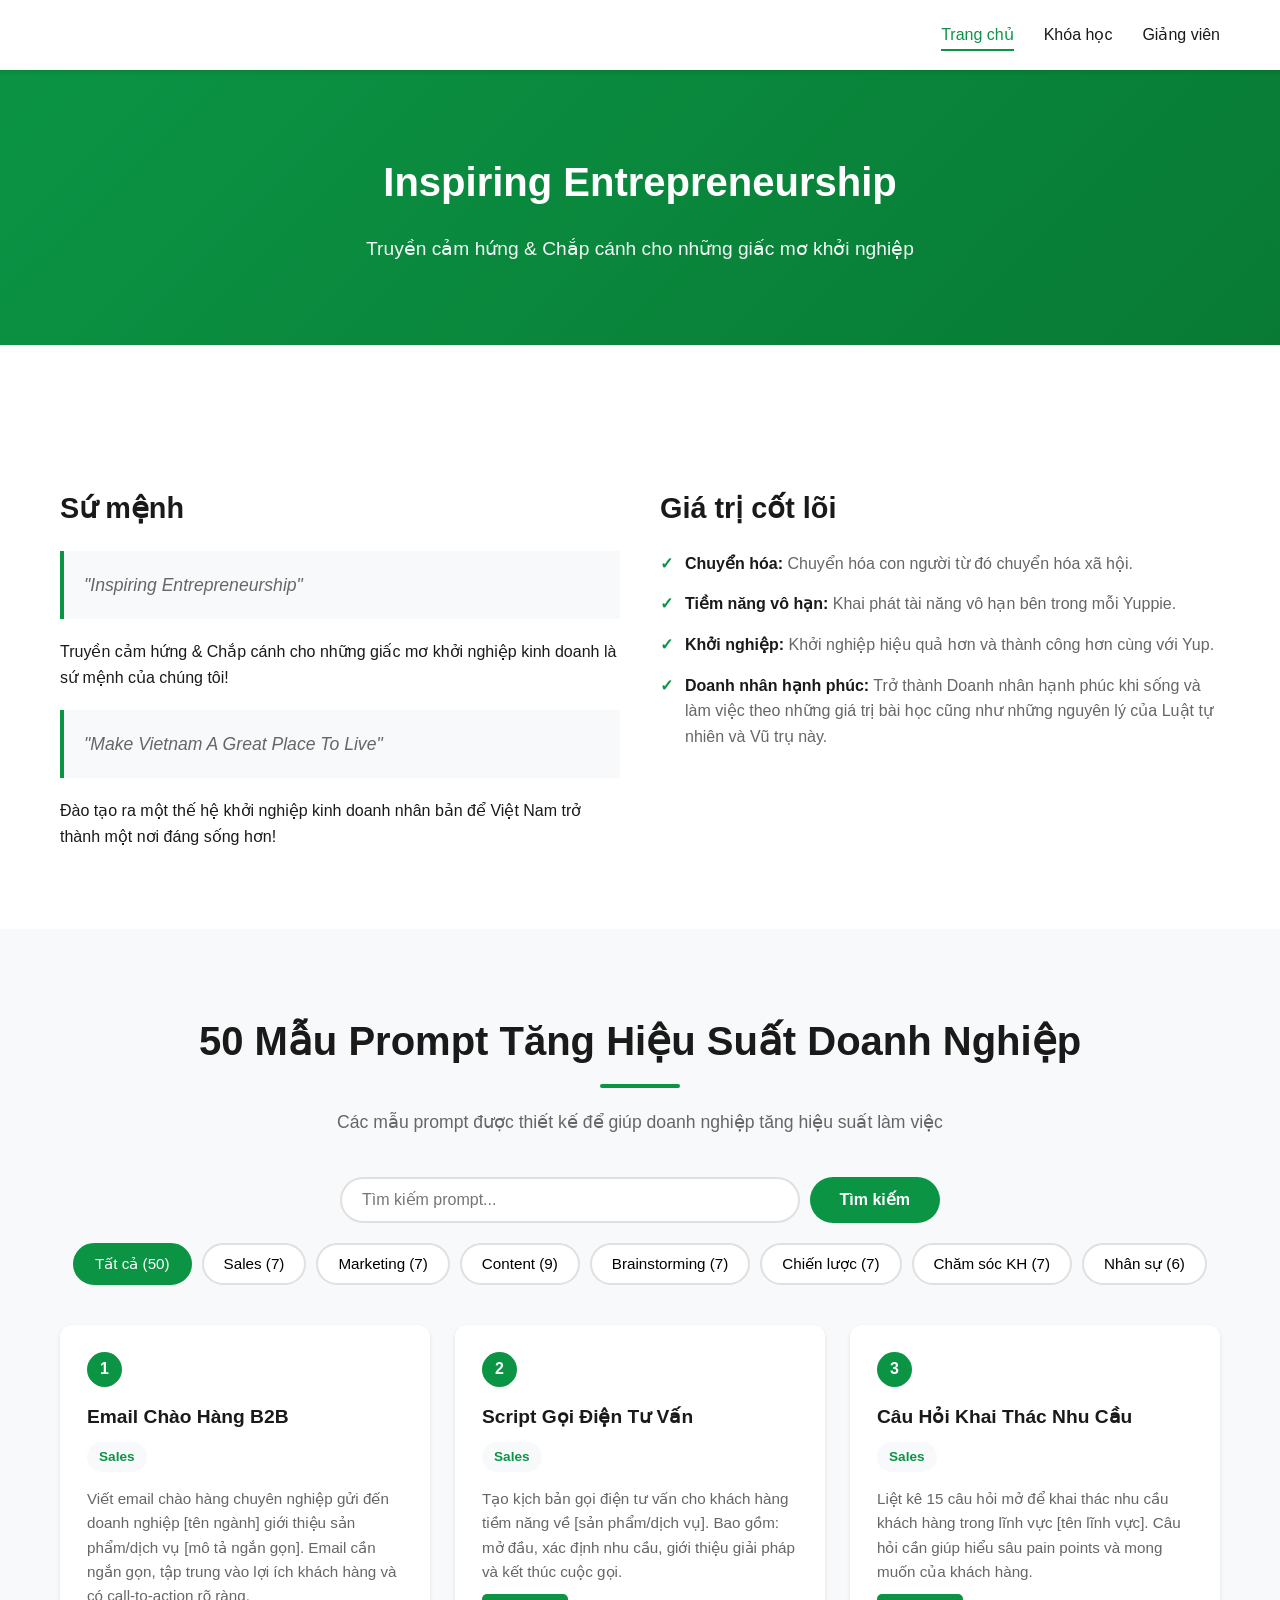
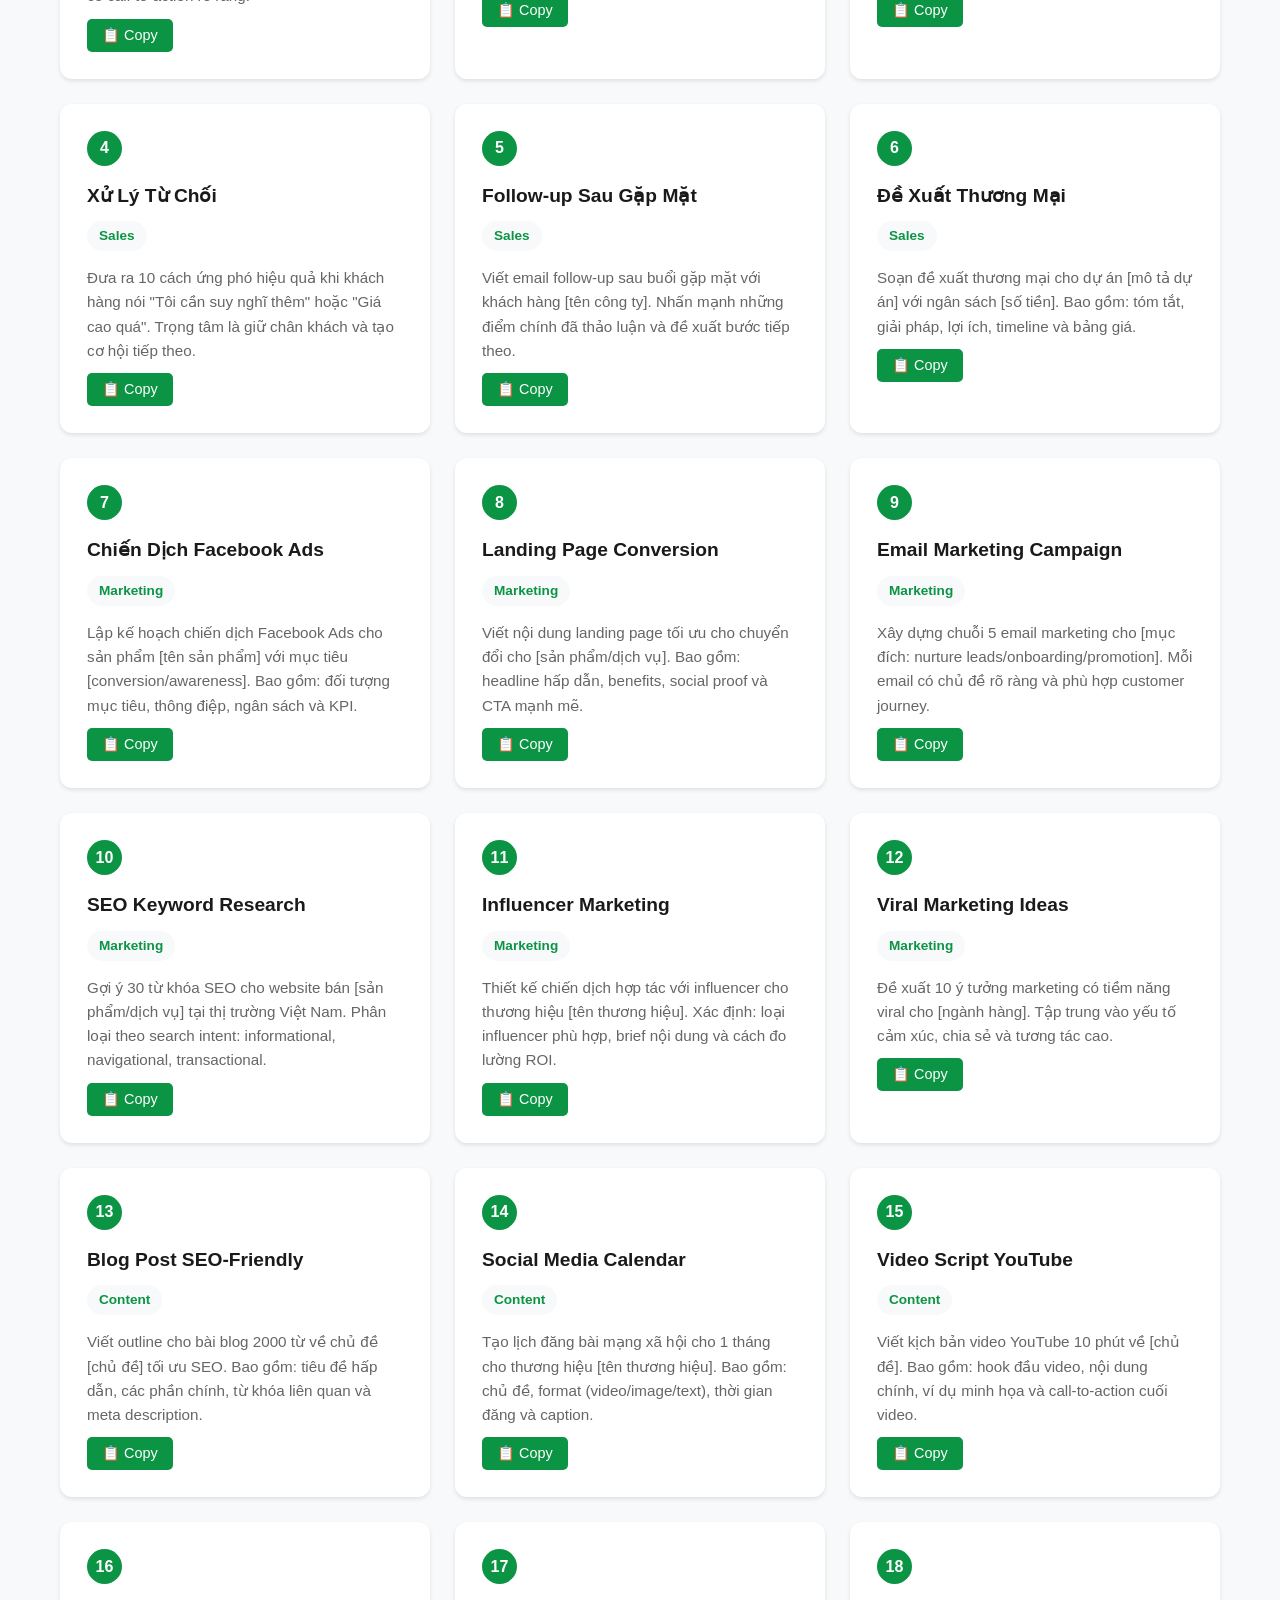
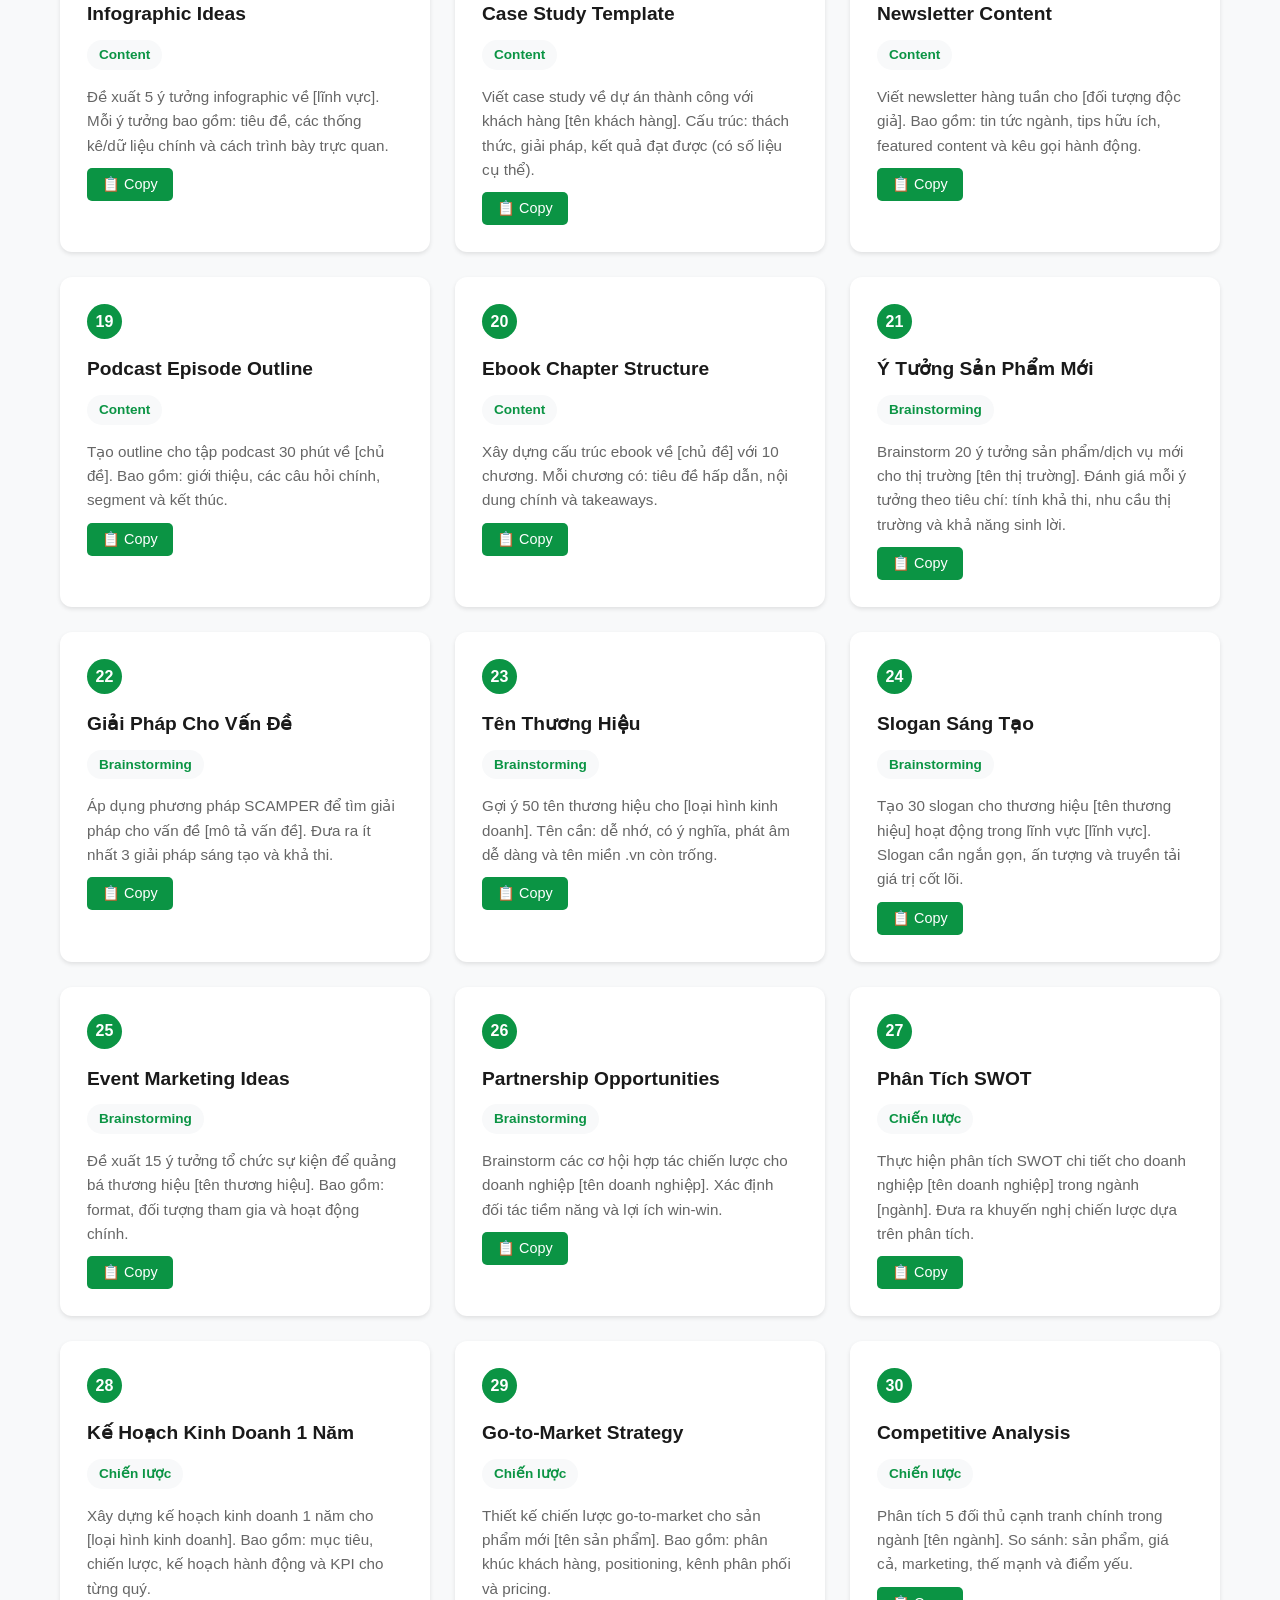
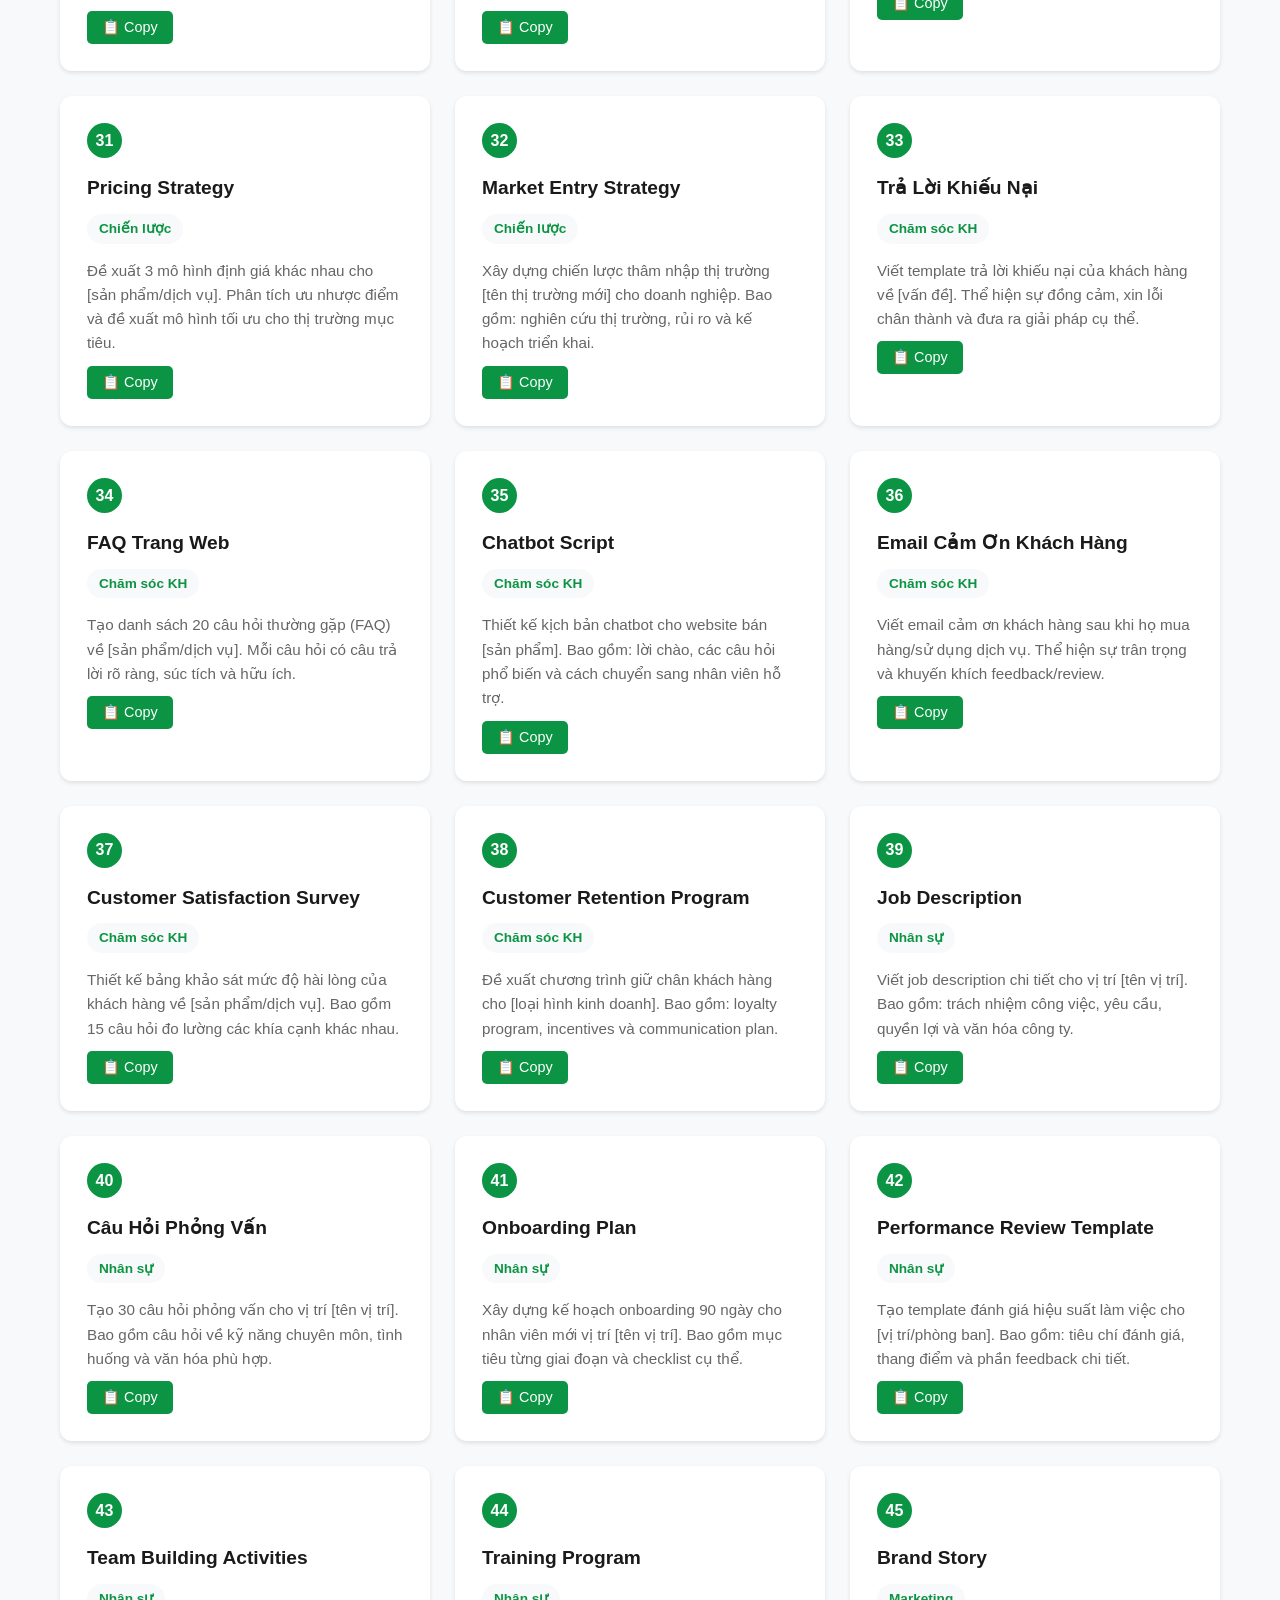
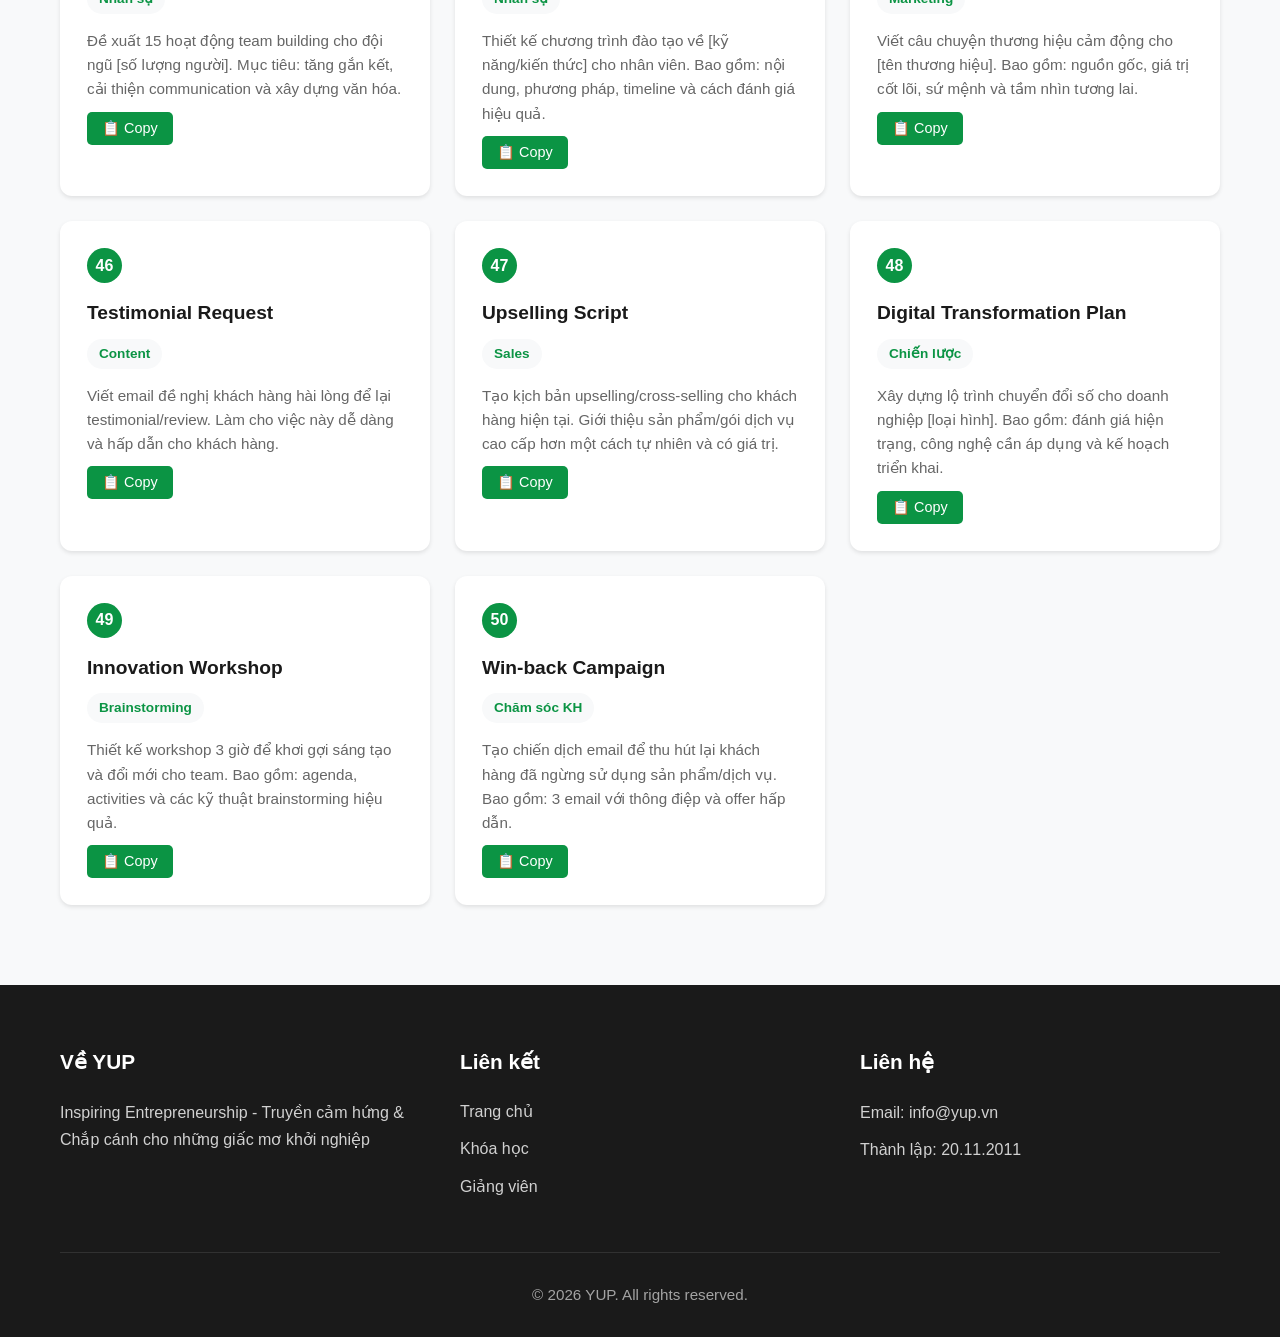
==== index.html @ b6410f86 "init website" ====
<!DOCTYPE html>
<html lang="vi">
<head>
    <meta charset="UTF-8">
    <meta name="viewport" content="width=device-width, initial-scale=1.0">
    <title>YUP - Inspiring Entrepreneurship</title>
    <link rel="stylesheet" href="style.css">
</head>
<body>
    <!-- Navigation -->
    <nav class="navbar">
        <div class="container">
            <div class="nav-wrapper">
                <a href="index.html" class="logo">
                    <img src="img/YUP-LOGO-NGANG-06-800x294.png" alt="YUP Logo">
                </a>
                <button class="mobile-menu-toggle" aria-label="Toggle menu">
                    <span></span>
                    <span></span>
                    <span></span>
                </button>
                <ul class="nav-menu">
                    <li><a href="index.html" class="active">Trang chủ</a></li>
                    <li><a href="courses.html">Khóa học</a></li>
                    <li><a href="instructors.html">Giảng viên</a></li>
                </ul>
            </div>
        </div>
    </nav>

    <!-- Hero Section -->
    <section class="hero">
        <div class="container">
            <h1 class="hero-title">Inspiring Entrepreneurship</h1>
            <p class="hero-subtitle">Truyền cảm hứng & Chắp cánh cho những giấc mơ khởi nghiệp</p>
        </div>
    </section>

    <!-- About YUP -->
    <section class="about">
        <div class="container">

            <!-- Mission & Values -->
            <div class="mission-values">
                <div class="mission">
                    <h3>Sứ mệnh</h3>
                    <blockquote>"Inspiring Entrepreneurship"</blockquote>
                    <p>Truyền cảm hứng & Chắp cánh cho những giấc mơ khởi nghiệp kinh doanh là sứ mệnh của chúng tôi!</p>
                    <blockquote>"Make Vietnam A Great Place To Live"</blockquote>
                    <p>Đào tạo ra một thế hệ khởi nghiệp kinh doanh nhân bản để Việt Nam trở thành một nơi đáng sống hơn!</p>
                </div>
                
                <div class="values">
                    <h3>Giá trị cốt lõi</h3>
                    <ul>
                        <li><strong>Chuyển hóa:</strong> Chuyển hóa con người từ đó chuyển hóa xã hội.</li>
                        <li><strong>Tiềm năng vô hạn:</strong> Khai phát tài năng vô hạn bên trong mỗi Yuppie.</li>
                        <li><strong>Khởi nghiệp:</strong> Khởi nghiệp hiệu quả hơn và thành công hơn cùng với Yup.</li>
                        <li><strong>Doanh nhân hạnh phúc:</strong> Trở thành Doanh nhân hạnh phúc khi sống và làm việc theo những giá trị bài học cũng như những nguyên lý của Luật tự nhiên và Vũ trụ này.</li>
                    </ul>
                </div>
            </div>
        </div>
    </section>

    <!-- Prompts Section -->
    <section class="prompts">
        <div class="container">
            <h2 class="section-title">50 Mẫu Prompt Tăng Hiệu Suất Doanh Nghiệp</h2>
            <p class="section-subtitle">Các mẫu prompt được thiết kế để giúp doanh nghiệp tăng hiệu suất làm việc</p>
            
            <!-- Category Filter -->
            <div class="filter-section">
                <div class="search-box">
                    <input type="text" id="searchInput" placeholder="Tìm kiếm prompt...">
                    <button id="searchBtn">Tìm kiếm</button>
                </div>
                <div class="category-filter">
                    <button class="filter-btn active" data-category="all">Tất cả</button>
                    <button class="filter-btn" data-category="sales">Sales</button>
                    <button class="filter-btn" data-category="marketing">Marketing</button>
                    <button class="filter-btn" data-category="content">Content</button>
                    <button class="filter-btn" data-category="brainstorming">Brainstorming</button>
                    <button class="filter-btn" data-category="strategy">Chiến lược</button>
                    <button class="filter-btn" data-category="customer-service">Chăm sóc KH</button>
                    <button class="filter-btn" data-category="hr">Nhân sự</button>
                </div>
            </div>

            <!-- Prompts Grid -->
            <div class="prompts-grid" id="promptsGrid">
                <!-- Sales Prompts -->
                <div class="prompt-card" data-category="sales">
                    <div class="prompt-number">1</div>
                    <h3>Email Chào Hàng B2B</h3>
                    <p class="prompt-category">Sales</p>
                    <p class="prompt-text">Viết email chào hàng chuyên nghiệp gửi đến doanh nghiệp [tên ngành] giới thiệu sản phẩm/dịch vụ [mô tả ngắn gọn]. Email cần ngắn gọn, tập trung vào lợi ích khách hàng và có call-to-action rõ ràng.</p>
                </div>

                <div class="prompt-card" data-category="sales">
                    <div class="prompt-number">2</div>
                    <h3>Script Gọi Điện Tư Vấn</h3>
                    <p class="prompt-category">Sales</p>
                    <p class="prompt-text">Tạo kịch bản gọi điện tư vấn cho khách hàng tiềm năng về [sản phẩm/dịch vụ]. Bao gồm: mở đầu, xác định nhu cầu, giới thiệu giải pháp và kết thúc cuộc gọi.</p>
                </div>

                <div class="prompt-card" data-category="sales">
                    <div class="prompt-number">3</div>
                    <h3>Câu Hỏi Khai Thác Nhu Cầu</h3>
                    <p class="prompt-category">Sales</p>
                    <p class="prompt-text">Liệt kê 15 câu hỏi mở để khai thác nhu cầu khách hàng trong lĩnh vực [tên lĩnh vực]. Câu hỏi cần giúp hiểu sâu pain points và mong muốn của khách hàng.</p>
                </div>

                <div class="prompt-card" data-category="sales">
                    <div class="prompt-number">4</div>
                    <h3>Xử Lý Từ Chối</h3>
                    <p class="prompt-category">Sales</p>
                    <p class="prompt-text">Đưa ra 10 cách ứng phó hiệu quả khi khách hàng nói "Tôi cần suy nghĩ thêm" hoặc "Giá cao quá". Trọng tâm là giữ chân khách và tạo cơ hội tiếp theo.</p>
                </div>

                <div class="prompt-card" data-category="sales">
                    <div class="prompt-number">5</div>
                    <h3>Follow-up Sau Gặp Mặt</h3>
                    <p class="prompt-category">Sales</p>
                    <p class="prompt-text">Viết email follow-up sau buổi gặp mặt với khách hàng [tên công ty]. Nhấn mạnh những điểm chính đã thảo luận và đề xuất bước tiếp theo.</p>
                </div>

                <div class="prompt-card" data-category="sales">
                    <div class="prompt-number">6</div>
                    <h3>Đề Xuất Thương Mại</h3>
                    <p class="prompt-category">Sales</p>
                    <p class="prompt-text">Soạn đề xuất thương mại cho dự án [mô tả dự án] với ngân sách [số tiền]. Bao gồm: tóm tắt, giải pháp, lợi ích, timeline và bảng giá.</p>
                </div>

                <!-- Marketing Prompts -->
                <div class="prompt-card" data-category="marketing">
                    <div class="prompt-number">7</div>
                    <h3>Chiến Dịch Facebook Ads</h3>
                    <p class="prompt-category">Marketing</p>
                    <p class="prompt-text">Lập kế hoạch chiến dịch Facebook Ads cho sản phẩm [tên sản phẩm] với mục tiêu [conversion/awareness]. Bao gồm: đối tượng mục tiêu, thông điệp, ngân sách và KPI.</p>
                </div>

                <div class="prompt-card" data-category="marketing">
                    <div class="prompt-number">8</div>
                    <h3>Landing Page Conversion</h3>
                    <p class="prompt-category">Marketing</p>
                    <p class="prompt-text">Viết nội dung landing page tối ưu cho chuyển đổi cho [sản phẩm/dịch vụ]. Bao gồm: headline hấp dẫn, benefits, social proof và CTA mạnh mẽ.</p>
                </div>

                <div class="prompt-card" data-category="marketing">
                    <div class="prompt-number">9</div>
                    <h3>Email Marketing Campaign</h3>
                    <p class="prompt-category">Marketing</p>
                    <p class="prompt-text">Xây dựng chuỗi 5 email marketing cho [mục đích: nurture leads/onboarding/promotion]. Mỗi email có chủ đề rõ ràng và phù hợp customer journey.</p>
                </div>

                <div class="prompt-card" data-category="marketing">
                    <div class="prompt-number">10</div>
                    <h3>SEO Keyword Research</h3>
                    <p class="prompt-category">Marketing</p>
                    <p class="prompt-text">Gợi ý 30 từ khóa SEO cho website bán [sản phẩm/dịch vụ] tại thị trường Việt Nam. Phân loại theo search intent: informational, navigational, transactional.</p>
                </div>

                <div class="prompt-card" data-category="marketing">
                    <div class="prompt-number">11</div>
                    <h3>Influencer Marketing</h3>
                    <p class="prompt-category">Marketing</p>
                    <p class="prompt-text">Thiết kế chiến dịch hợp tác với influencer cho thương hiệu [tên thương hiệu]. Xác định: loại influencer phù hợp, brief nội dung và cách đo lường ROI.</p>
                </div>

                <div class="prompt-card" data-category="marketing">
                    <div class="prompt-number">12</div>
                    <h3>Viral Marketing Ideas</h3>
                    <p class="prompt-category">Marketing</p>
                    <p class="prompt-text">Đề xuất 10 ý tưởng marketing có tiềm năng viral cho [ngành hàng]. Tập trung vào yếu tố cảm xúc, chia sẻ và tương tác cao.</p>
                </div>

                <!-- Content Marketing Prompts -->
                <div class="prompt-card" data-category="content">
                    <div class="prompt-number">13</div>
                    <h3>Blog Post SEO-Friendly</h3>
                    <p class="prompt-category">Content</p>
                    <p class="prompt-text">Viết outline cho bài blog 2000 từ về chủ đề [chủ đề] tối ưu SEO. Bao gồm: tiêu đề hấp dẫn, các phần chính, từ khóa liên quan và meta description.</p>
                </div>

                <div class="prompt-card" data-category="content">
                    <div class="prompt-number">14</div>
                    <h3>Social Media Calendar</h3>
                    <p class="prompt-category">Content</p>
                    <p class="prompt-text">Tạo lịch đăng bài mạng xã hội cho 1 tháng cho thương hiệu [tên thương hiệu]. Bao gồm: chủ đề, format (video/image/text), thời gian đăng và caption.</p>
                </div>

                <div class="prompt-card" data-category="content">
                    <div class="prompt-number">15</div>
                    <h3>Video Script YouTube</h3>
                    <p class="prompt-category">Content</p>
                    <p class="prompt-text">Viết kịch bản video YouTube 10 phút về [chủ đề]. Bao gồm: hook đầu video, nội dung chính, ví dụ minh họa và call-to-action cuối video.</p>
                </div>

                <div class="prompt-card" data-category="content">
                    <div class="prompt-number">16</div>
                    <h3>Infographic Ideas</h3>
                    <p class="prompt-category">Content</p>
                    <p class="prompt-text">Đề xuất 5 ý tưởng infographic về [lĩnh vực]. Mỗi ý tưởng bao gồm: tiêu đề, các thống kê/dữ liệu chính và cách trình bày trực quan.</p>
                </div>

                <div class="prompt-card" data-category="content">
                    <div class="prompt-number">17</div>
                    <h3>Case Study Template</h3>
                    <p class="prompt-category">Content</p>
                    <p class="prompt-text">Viết case study về dự án thành công với khách hàng [tên khách hàng]. Cấu trúc: thách thức, giải pháp, kết quả đạt được (có số liệu cụ thể).</p>
                </div>

                <div class="prompt-card" data-category="content">
                    <div class="prompt-number">18</div>
                    <h3>Newsletter Content</h3>
                    <p class="prompt-category">Content</p>
                    <p class="prompt-text">Viết newsletter hàng tuần cho [đối tượng độc giả]. Bao gồm: tin tức ngành, tips hữu ích, featured content và kêu gọi hành động.</p>
                </div>

                <div class="prompt-card" data-category="content">
                    <div class="prompt-number">19</div>
                    <h3>Podcast Episode Outline</h3>
                    <p class="prompt-category">Content</p>
                    <p class="prompt-text">Tạo outline cho tập podcast 30 phút về [chủ đề]. Bao gồm: giới thiệu, các câu hỏi chính, segment và kết thúc.</p>
                </div>

                <div class="prompt-card" data-category="content">
                    <div class="prompt-number">20</div>
                    <h3>Ebook Chapter Structure</h3>
                    <p class="prompt-category">Content</p>
                    <p class="prompt-text">Xây dựng cấu trúc ebook về [chủ đề] với 10 chương. Mỗi chương có: tiêu đề hấp dẫn, nội dung chính và takeaways.</p>
                </div>

                <!-- Brainstorming Prompts -->
                <div class="prompt-card" data-category="brainstorming">
                    <div class="prompt-number">21</div>
                    <h3>Ý Tưởng Sản Phẩm Mới</h3>
                    <p class="prompt-category">Brainstorming</p>
                    <p class="prompt-text">Brainstorm 20 ý tưởng sản phẩm/dịch vụ mới cho thị trường [tên thị trường]. Đánh giá mỗi ý tưởng theo tiêu chí: tính khả thi, nhu cầu thị trường và khả năng sinh lời.</p>
                </div>

                <div class="prompt-card" data-category="brainstorming">
                    <div class="prompt-number">22</div>
                    <h3>Giải Pháp Cho Vấn Đề</h3>
                    <p class="prompt-category">Brainstorming</p>
                    <p class="prompt-text">Áp dụng phương pháp SCAMPER để tìm giải pháp cho vấn đề [mô tả vấn đề]. Đưa ra ít nhất 3 giải pháp sáng tạo và khả thi.</p>
                </div>

                <div class="prompt-card" data-category="brainstorming">
                    <div class="prompt-number">23</div>
                    <h3>Tên Thương Hiệu</h3>
                    <p class="prompt-category">Brainstorming</p>
                    <p class="prompt-text">Gợi ý 50 tên thương hiệu cho [loại hình kinh doanh]. Tên cần: dễ nhớ, có ý nghĩa, phát âm dễ dàng và tên miền .vn còn trống.</p>
                </div>

                <div class="prompt-card" data-category="brainstorming">
                    <div class="prompt-number">24</div>
                    <h3>Slogan Sáng Tạo</h3>
                    <p class="prompt-category">Brainstorming</p>
                    <p class="prompt-text">Tạo 30 slogan cho thương hiệu [tên thương hiệu] hoạt động trong lĩnh vực [lĩnh vực]. Slogan cần ngắn gọn, ấn tượng và truyền tải giá trị cốt lõi.</p>
                </div>

                <div class="prompt-card" data-category="brainstorming">
                    <div class="prompt-number">25</div>
                    <h3>Event Marketing Ideas</h3>
                    <p class="prompt-category">Brainstorming</p>
                    <p class="prompt-text">Đề xuất 15 ý tưởng tổ chức sự kiện để quảng bá thương hiệu [tên thương hiệu]. Bao gồm: format, đối tượng tham gia và hoạt động chính.</p>
                </div>

                <div class="prompt-card" data-category="brainstorming">
                    <div class="prompt-number">26</div>
                    <h3>Partnership Opportunities</h3>
                    <p class="prompt-category">Brainstorming</p>
                    <p class="prompt-text">Brainstorm các cơ hội hợp tác chiến lược cho doanh nghiệp [tên doanh nghiệp]. Xác định đối tác tiềm năng và lợi ích win-win.</p>
                </div>

                <!-- Strategy Prompts -->
                <div class="prompt-card" data-category="strategy">
                    <div class="prompt-number">27</div>
                    <h3>Phân Tích SWOT</h3>
                    <p class="prompt-category">Chiến lược</p>
                    <p class="prompt-text">Thực hiện phân tích SWOT chi tiết cho doanh nghiệp [tên doanh nghiệp] trong ngành [ngành]. Đưa ra khuyến nghị chiến lược dựa trên phân tích.</p>
                </div>

                <div class="prompt-card" data-category="strategy">
                    <div class="prompt-number">28</div>
                    <h3>Kế Hoạch Kinh Doanh 1 Năm</h3>
                    <p class="prompt-category">Chiến lược</p>
                    <p class="prompt-text">Xây dựng kế hoạch kinh doanh 1 năm cho [loại hình kinh doanh]. Bao gồm: mục tiêu, chiến lược, kế hoạch hành động và KPI cho từng quý.</p>
                </div>

                <div class="prompt-card" data-category="strategy">
                    <div class="prompt-number">29</div>
                    <h3>Go-to-Market Strategy</h3>
                    <p class="prompt-category">Chiến lược</p>
                    <p class="prompt-text">Thiết kế chiến lược go-to-market cho sản phẩm mới [tên sản phẩm]. Bao gồm: phân khúc khách hàng, positioning, kênh phân phối và pricing.</p>
                </div>

                <div class="prompt-card" data-category="strategy">
                    <div class="prompt-number">30</div>
                    <h3>Competitive Analysis</h3>
                    <p class="prompt-category">Chiến lược</p>
                    <p class="prompt-text">Phân tích 5 đối thủ cạnh tranh chính trong ngành [tên ngành]. So sánh: sản phẩm, giá cả, marketing, thế mạnh và điểm yếu.</p>
                </div>

                <div class="prompt-card" data-category="strategy">
                    <div class="prompt-number">31</div>
                    <h3>Pricing Strategy</h3>
                    <p class="prompt-category">Chiến lược</p>
                    <p class="prompt-text">Đề xuất 3 mô hình định giá khác nhau cho [sản phẩm/dịch vụ]. Phân tích ưu nhược điểm và đề xuất mô hình tối ưu cho thị trường mục tiêu.</p>
                </div>

                <div class="prompt-card" data-category="strategy">
                    <div class="prompt-number">32</div>
                    <h3>Market Entry Strategy</h3>
                    <p class="prompt-category">Chiến lược</p>
                    <p class="prompt-text">Xây dựng chiến lược thâm nhập thị trường [tên thị trường mới] cho doanh nghiệp. Bao gồm: nghiên cứu thị trường, rủi ro và kế hoạch triển khai.</p>
                </div>

                <!-- Customer Service Prompts -->
                <div class="prompt-card" data-category="customer-service">
                    <div class="prompt-number">33</div>
                    <h3>Trả Lời Khiếu Nại</h3>
                    <p class="prompt-category">Chăm sóc KH</p>
                    <p class="prompt-text">Viết template trả lời khiếu nại của khách hàng về [vấn đề]. Thể hiện sự đồng cảm, xin lỗi chân thành và đưa ra giải pháp cụ thể.</p>
                </div>

                <div class="prompt-card" data-category="customer-service">
                    <div class="prompt-number">34</div>
                    <h3>FAQ Trang Web</h3>
                    <p class="prompt-category">Chăm sóc KH</p>
                    <p class="prompt-text">Tạo danh sách 20 câu hỏi thường gặp (FAQ) về [sản phẩm/dịch vụ]. Mỗi câu hỏi có câu trả lời rõ ràng, súc tích và hữu ích.</p>
                </div>

                <div class="prompt-card" data-category="customer-service">
                    <div class="prompt-number">35</div>
                    <h3>Chatbot Script</h3>
                    <p class="prompt-category">Chăm sóc KH</p>
                    <p class="prompt-text">Thiết kế kịch bản chatbot cho website bán [sản phẩm]. Bao gồm: lời chào, các câu hỏi phổ biến và cách chuyển sang nhân viên hỗ trợ.</p>
                </div>

                <div class="prompt-card" data-category="customer-service">
                    <div class="prompt-number">36</div>
                    <h3>Email Cảm Ơn Khách Hàng</h3>
                    <p class="prompt-category">Chăm sóc KH</p>
                    <p class="prompt-text">Viết email cảm ơn khách hàng sau khi họ mua hàng/sử dụng dịch vụ. Thể hiện sự trân trọng và khuyến khích feedback/review.</p>
                </div>

                <div class="prompt-card" data-category="customer-service">
                    <div class="prompt-number">37</div>
                    <h3>Customer Satisfaction Survey</h3>
                    <p class="prompt-category">Chăm sóc KH</p>
                    <p class="prompt-text">Thiết kế bảng khảo sát mức độ hài lòng của khách hàng về [sản phẩm/dịch vụ]. Bao gồm 15 câu hỏi đo lường các khía cạnh khác nhau.</p>
                </div>

                <div class="prompt-card" data-category="customer-service">
                    <div class="prompt-number">38</div>
                    <h3>Customer Retention Program</h3>
                    <p class="prompt-category">Chăm sóc KH</p>
                    <p class="prompt-text">Đề xuất chương trình giữ chân khách hàng cho [loại hình kinh doanh]. Bao gồm: loyalty program, incentives và communication plan.</p>
                </div>

                <!-- HR Prompts -->
                <div class="prompt-card" data-category="hr">
                    <div class="prompt-number">39</div>
                    <h3>Job Description</h3>
                    <p class="prompt-category">Nhân sự</p>
                    <p class="prompt-text">Viết job description chi tiết cho vị trí [tên vị trí]. Bao gồm: trách nhiệm công việc, yêu cầu, quyền lợi và văn hóa công ty.</p>
                </div>

                <div class="prompt-card" data-category="hr">
                    <div class="prompt-number">40</div>
                    <h3>Câu Hỏi Phỏng Vấn</h3>
                    <p class="prompt-category">Nhân sự</p>
                    <p class="prompt-text">Tạo 30 câu hỏi phỏng vấn cho vị trí [tên vị trí]. Bao gồm câu hỏi về kỹ năng chuyên môn, tình huống và văn hóa phù hợp.</p>
                </div>

                <div class="prompt-card" data-category="hr">
                    <div class="prompt-number">41</div>
                    <h3>Onboarding Plan</h3>
                    <p class="prompt-category">Nhân sự</p>
                    <p class="prompt-text">Xây dựng kế hoạch onboarding 90 ngày cho nhân viên mới vị trí [tên vị trí]. Bao gồm mục tiêu từng giai đoạn và checklist cụ thể.</p>
                </div>

                <div class="prompt-card" data-category="hr">
                    <div class="prompt-number">42</div>
                    <h3>Performance Review Template</h3>
                    <p class="prompt-category">Nhân sự</p>
                    <p class="prompt-text">Tạo template đánh giá hiệu suất làm việc cho [vị trí/phòng ban]. Bao gồm: tiêu chí đánh giá, thang điểm và phần feedback chi tiết.</p>
                </div>

                <div class="prompt-card" data-category="hr">
                    <div class="prompt-number">43</div>
                    <h3>Team Building Activities</h3>
                    <p class="prompt-category">Nhân sự</p>
                    <p class="prompt-text">Đề xuất 15 hoạt động team building cho đội ngũ [số lượng người]. Mục tiêu: tăng gắn kết, cải thiện communication và xây dựng văn hóa.</p>
                </div>

                <div class="prompt-card" data-category="hr">
                    <div class="prompt-number">44</div>
                    <h3>Training Program</h3>
                    <p class="prompt-category">Nhân sự</p>
                    <p class="prompt-text">Thiết kế chương trình đào tạo về [kỹ năng/kiến thức] cho nhân viên. Bao gồm: nội dung, phương pháp, timeline và cách đánh giá hiệu quả.</p>
                </div>

                <!-- Additional Prompts -->
                <div class="prompt-card" data-category="marketing">
                    <div class="prompt-number">45</div>
                    <h3>Brand Story</h3>
                    <p class="prompt-category">Marketing</p>
                    <p class="prompt-text">Viết câu chuyện thương hiệu cảm động cho [tên thương hiệu]. Bao gồm: nguồn gốc, giá trị cốt lõi, sứ mệnh và tầm nhìn tương lai.</p>
                </div>

                <div class="prompt-card" data-category="content">
                    <div class="prompt-number">46</div>
                    <h3>Testimonial Request</h3>
                    <p class="prompt-category">Content</p>
                    <p class="prompt-text">Viết email đề nghị khách hàng hài lòng để lại testimonial/review. Làm cho việc này dễ dàng và hấp dẫn cho khách hàng.</p>
                </div>

                <div class="prompt-card" data-category="sales">
                    <div class="prompt-number">47</div>
                    <h3>Upselling Script</h3>
                    <p class="prompt-category">Sales</p>
                    <p class="prompt-text">Tạo kịch bản upselling/cross-selling cho khách hàng hiện tại. Giới thiệu sản phẩm/gói dịch vụ cao cấp hơn một cách tự nhiên và có giá trị.</p>
                </div>

                <div class="prompt-card" data-category="strategy">
                    <div class="prompt-number">48</div>
                    <h3>Digital Transformation Plan</h3>
                    <p class="prompt-category">Chiến lược</p>
                    <p class="prompt-text">Xây dựng lộ trình chuyển đổi số cho doanh nghiệp [loại hình]. Bao gồm: đánh giá hiện trạng, công nghệ cần áp dụng và kế hoạch triển khai.</p>
                </div>

                <div class="prompt-card" data-category="brainstorming">
                    <div class="prompt-number">49</div>
                    <h3>Innovation Workshop</h3>
                    <p class="prompt-category">Brainstorming</p>
                    <p class="prompt-text">Thiết kế workshop 3 giờ để khơi gợi sáng tạo và đổi mới cho team. Bao gồm: agenda, activities và các kỹ thuật brainstorming hiệu quả.</p>
                </div>

                <div class="prompt-card" data-category="customer-service">
                    <div class="prompt-number">50</div>
                    <h3>Win-back Campaign</h3>
                    <p class="prompt-category">Chăm sóc KH</p>
                    <p class="prompt-text">Tạo chiến dịch email để thu hút lại khách hàng đã ngừng sử dụng sản phẩm/dịch vụ. Bao gồm: 3 email với thông điệp và offer hấp dẫn.</p>
                </div>
            </div>

            <div id="noResults" class="no-results" style="display: none;">
                <p>Không tìm thấy prompt phù hợp. Vui lòng thử từ khóa khác.</p>
            </div>
        </div>
    </section>

    <!-- Footer -->
    <footer class="footer">
        <div class="container">
            <div class="footer-content">
                <div class="footer-section">
                    <h4>Về YUP</h4>
                    <p>Inspiring Entrepreneurship - Truyền cảm hứng & Chắp cánh cho những giấc mơ khởi nghiệp</p>
                </div>
                <div class="footer-section">
                    <h4>Liên kết</h4>
                    <ul>
                        <li><a href="index.html">Trang chủ</a></li>
                        <li><a href="courses.html">Khóa học</a></li>
                        <li><a href="instructors.html">Giảng viên</a></li>
                    </ul>
                </div>
                <div class="footer-section">
                    <h4>Liên hệ</h4>
                    <p>Email: info@yup.vn</p>
                    <p>Thành lập: 20.11.2011</p>
                </div>
            </div>
            <div class="footer-bottom">
                <p>&copy; 2026 YUP. All rights reserved.</p>
            </div>
        </div>
    </footer>

    <script src="script.js"></script>
</body>
</html>
---- style.css ----
/* ===============================================
   YUP Website Styles
   Primary Color: #0b9444
   Mobile-First Responsive Design
   =============================================== */

/* CSS Reset & Base Styles */
* {
    margin: 0;
    padding: 0;
    box-sizing: border-box;
}

:root {
    --primary-color: #0b9444;
    --primary-dark: #087a34;
    --primary-light: #0eb854;
    --text-dark: #1a1a1a;
    --text-gray: #666666;
    --text-light: #999999;
    --bg-light: #f8f9fa;
    --bg-white: #ffffff;
    --border-color: #e0e0e0;
    --shadow-sm: 0 2px 4px rgba(0, 0, 0, 0.1);
    --shadow-md: 0 4px 6px rgba(0, 0, 0, 0.1);
    --shadow-lg: 0 10px 25px rgba(0, 0, 0, 0.15);
}

body {
    font-family: -apple-system, BlinkMacSystemFont, 'Segoe UI', Roboto, 'Helvetica Neue', Arial, sans-serif;
    color: var(--text-dark);
    line-height: 1.6;
    font-size: 16px;
    background: var(--bg-white);
}

.container {
    width: 100%;
    max-width: 1200px;
    margin: 0 auto;
    padding: 0 20px;
}

img {
    max-width: 100%;
    height: auto;
    display: block;
}

a {
    text-decoration: none;
    color: inherit;
    transition: all 0.3s ease;
}

ul {
    list-style: none;
}

/* ===============================================
   Navigation
   =============================================== */

.navbar {
    background: var(--bg-white);
    box-shadow: var(--shadow-sm);
    position: sticky;
    top: 0;
    z-index: 1000;
    padding: 15px 0;
}

.nav-wrapper {
    display: flex;
    justify-content: space-between;
    align-items: center;
}

.logo img {
    height: 40px;
    width: auto;
}

.mobile-menu-toggle {
    display: none;
    flex-direction: column;
    gap: 5px;
    background: none;
    border: none;
    cursor: pointer;
    padding: 5px;
}

.mobile-menu-toggle span {
    display: block;
    width: 25px;
    height: 3px;
    background: var(--primary-color);
    border-radius: 3px;
    transition: all 0.3s ease;
}

.nav-menu {
    display: flex;
    gap: 30px;
    align-items: center;
}

.nav-menu a {
    color: var(--text-dark);
    font-weight: 500;
    padding: 8px 0;
    position: relative;
}

.nav-menu a::after {
    content: '';
    position: absolute;
    bottom: 0;
    left: 0;
    width: 0;
    height: 2px;
    background: var(--primary-color);
    transition: width 0.3s ease;
}

.nav-menu a:hover::after,
.nav-menu a.active::after {
    width: 100%;
}

.nav-menu a.active {
    color: var(--primary-color);
}

/* Mobile Navigation */
@media (max-width: 768px) {
    .mobile-menu-toggle {
        display: flex;
    }

    .nav-menu {
        position: fixed;
        top: 70px;
        left: -100%;
        width: 100%;
        background: var(--bg-white);
        flex-direction: column;
        gap: 0;
        padding: 20px;
        box-shadow: var(--shadow-md);
        transition: left 0.3s ease;
    }

    .nav-menu.active {
        left: 0;
    }

    .nav-menu li {
        width: 100%;
        border-bottom: 1px solid var(--border-color);
    }

    .nav-menu a {
        display: block;
        padding: 15px 0;
    }
}

/* ===============================================
   Hero Section
   =============================================== */

.hero {
    background: linear-gradient(135deg, var(--primary-color) 0%, var(--primary-dark) 100%);
    color: white;
    padding: 80px 0;
    text-align: center;
}

.hero-title {
    font-size: 2.5rem;
    font-weight: 700;
    margin-bottom: 20px;
}

.hero-subtitle {
    font-size: 1.2rem;
    opacity: 0.95;
    max-width: 600px;
    margin: 0 auto;
}

@media (max-width: 768px) {
    .hero {
        padding: 60px 0;
    }

    .hero-title {
        font-size: 2rem;
    }

    .hero-subtitle {
        font-size: 1rem;
    }
}

/* ===============================================
   About Section
   =============================================== */

.about {
    padding: 80px 0;
    background: var(--bg-white);
}

.section-title {
    font-size: 2.5rem;
    text-align: center;
    margin-bottom: 50px;
    color: var(--text-dark);
    position: relative;
    padding-bottom: 15px;
}

.section-title::after {
    content: '';
    position: absolute;
    bottom: 0;
    left: 50%;
    transform: translateX(-50%);
    width: 80px;
    height: 4px;
    background: var(--primary-color);
    border-radius: 2px;
}

.about-content p {
    margin-bottom: 20px;
    font-size: 1.1rem;
    line-height: 1.8;
    color: var(--text-gray);
}

.program-phases {
    margin-top: 60px;
}

.program-phases h3 {
    font-size: 1.8rem;
    margin-bottom: 30px;
    color: var(--text-dark);
}

.phases-grid {
    display: grid;
    grid-template-columns: repeat(auto-fit, minmax(280px, 1fr));
    gap: 30px;
    margin-top: 30px;
}

.phase-card {
    background: var(--bg-light);
    padding: 30px;
    border-radius: 10px;
    text-align: center;
    transition: transform 0.3s ease, box-shadow 0.3s ease;
}

.phase-card:hover {
    transform: translateY(-5px);
    box-shadow: var(--shadow-lg);
}

.phase-number {
    width: 60px;
    height: 60px;
    background: var(--primary-color);
    color: white;
    border-radius: 50%;
    display: flex;
    align-items: center;
    justify-content: center;
    font-size: 1.5rem;
    font-weight: 700;
    margin: 0 auto 20px;
}

.phase-card h4 {
    font-size: 1.3rem;
    margin-bottom: 10px;
    color: var(--text-dark);
}

.phase-card p {
    color: var(--text-gray);
    font-size: 1rem;
}

/* Mission & Values */
.mission-values {
    margin-top: 60px;
    display: grid;
    grid-template-columns: repeat(auto-fit, minmax(300px, 1fr));
    gap: 40px;
}

.mission h3,
.values h3 {
    font-size: 1.8rem;
    margin-bottom: 20px;
    color: var(--text-dark);
}

blockquote {
    background: var(--bg-light);
    padding: 20px;
    border-left: 4px solid var(--primary-color);
    margin: 20px 0;
    font-style: italic;
    color: var(--text-gray);
    font-size: 1.1rem;
}

.values ul li {
    margin-bottom: 15px;
    padding-left: 25px;
    position: relative;
    color: var(--text-gray);
}

.values ul li::before {
    content: '✓';
    position: absolute;
    left: 0;
    color: var(--primary-color);
    font-weight: 700;
}

.values ul li strong {
    color: var(--text-dark);
}

@media (max-width: 768px) {
    .about {
        padding: 60px 0;
    }

    .section-title {
        font-size: 2rem;
    }

    .program-phases h3,
    .mission h3,
    .values h3 {
        font-size: 1.5rem;
    }
}

/* ===============================================
   Prompts Section
   =============================================== */

.prompts {
    padding: 80px 0;
    background: var(--bg-light);
}

.section-subtitle {
    text-align: center;
    color: var(--text-gray);
    font-size: 1.1rem;
    margin-top: -30px;
    margin-bottom: 40px;
}

/* Filter Section */
.filter-section {
    margin-bottom: 40px;
}

.search-box {
    display: flex;
    gap: 10px;
    margin-bottom: 20px;
    max-width: 600px;
    margin-left: auto;
    margin-right: auto;
}

.search-box input {
    flex: 1;
    padding: 12px 20px;
    border: 2px solid var(--border-color);
    border-radius: 50px;
    font-size: 1rem;
    outline: none;
    transition: border-color 0.3s ease;
}

.search-box input:focus {
    border-color: var(--primary-color);
}

.search-box button {
    padding: 12px 30px;
    background: var(--primary-color);
    color: white;
    border: none;
    border-radius: 50px;
    font-size: 1rem;
    font-weight: 600;
    cursor: pointer;
    transition: background 0.3s ease;
}

.search-box button:hover {
    background: var(--primary-dark);
}

.category-filter {
    display: flex;
    flex-wrap: wrap;
    gap: 10px;
    justify-content: center;
}

.filter-btn {
    padding: 10px 20px;
    background: var(--bg-white);
    border: 2px solid var(--border-color);
    border-radius: 50px;
    cursor: pointer;
    font-size: 0.95rem;
    font-weight: 500;
    transition: all 0.3s ease;
}

.filter-btn:hover {
    border-color: var(--primary-color);
    color: var(--primary-color);
}

.filter-btn.active {
    background: var(--primary-color);
    border-color: var(--primary-color);
    color: white;
}

/* Prompts Grid */
.prompts-grid {
    display: grid;
    grid-template-columns: repeat(auto-fill, minmax(300px, 1fr));
    gap: 25px;
    margin-top: 40px;
}

.prompt-card {
    background: var(--bg-white);
    padding: 25px;
    border-radius: 12px;
    box-shadow: var(--shadow-sm);
    transition: all 0.3s ease;
    border: 2px solid transparent;
}

.prompt-card:hover {
    transform: translateY(-5px);
    box-shadow: var(--shadow-lg);
    border-color: var(--primary-color);
}

.prompt-number {
    display: inline-block;
    background: var(--primary-color);
    color: white;
    width: 35px;
    height: 35px;
    border-radius: 50%;
    display: flex;
    align-items: center;
    justify-content: center;
    font-weight: 700;
    margin-bottom: 15px;
}

.prompt-card h3 {
    font-size: 1.2rem;
    margin-bottom: 10px;
    color: var(--text-dark);
}

.prompt-category {
    display: inline-block;
    background: var(--bg-light);
    color: var(--primary-color);
    padding: 4px 12px;
    border-radius: 15px;
    font-size: 0.85rem;
    font-weight: 600;
    margin-bottom: 15px;
}

.prompt-text {
    color: var(--text-gray);
    font-size: 0.95rem;
    line-height: 1.6;
}

.no-results {
    text-align: center;
    padding: 60px 20px;
    color: var(--text-gray);
    font-size: 1.1rem;
}

@media (max-width: 768px) {
    .prompts {
        padding: 60px 0;
    }

    .prompts-grid {
        grid-template-columns: 1fr;
    }

    .search-box {
        flex-direction: column;
    }

    .search-box button {
        width: 100%;
    }
}

/* ===============================================
   Page Header (for Course & Instructor pages)
   =============================================== */

.page-header {
    background: linear-gradient(135deg, var(--primary-color) 0%, var(--primary-dark) 100%);
    color: white;
    padding: 60px 0;
    text-align: center;
}

.page-header h1 {
    font-size: 2.5rem;
    margin-bottom: 15px;
}

.page-header p {
    font-size: 1.2rem;
    opacity: 0.95;
}

@media (max-width: 768px) {
    .page-header {
        padding: 40px 0;
    }

    .page-header h1 {
        font-size: 2rem;
    }

    .page-header p {
        font-size: 1rem;
    }
}

/* ===============================================
   Course Section
   =============================================== */

.course-section {
    padding: 80px 0;
    background: var(--bg-white);
}

.course-detail {
    margin-top: 40px;
}

.course-header {
    display: flex;
    justify-content: space-between;
    align-items: center;
    margin-bottom: 40px;
    flex-wrap: wrap;
    gap: 20px;
}

.course-header h2 {
    font-size: 2.2rem;
    color: var(--text-dark);
}

.course-badge {
    background: var(--primary-color);
    color: white;
    padding: 8px 20px;
    border-radius: 50px;
    font-weight: 600;
}

.course-content {
    display: grid;
    grid-template-columns: 1fr 350px;
    gap: 40px;
}

.course-main h3 {
    font-size: 1.8rem;
    margin: 40px 0 20px;
    color: var(--text-dark);
}

.course-intro,
.course-description {
    font-size: 1.1rem;
    line-height: 1.8;
    color: var(--text-gray);
    margin-bottom: 20px;
}

.course-intro {
    font-weight: 500;
    color: var(--text-dark);
}

/* Course Highlights */
.highlights-grid {
    display: grid;
    grid-template-columns: repeat(auto-fit, minmax(250px, 1fr));
    gap: 25px;
    margin-top: 30px;
}

.highlight-item {
    background: var(--bg-light);
    padding: 25px;
    border-radius: 10px;
    text-align: center;
}

.highlight-icon {
    font-size: 3rem;
    margin-bottom: 15px;
}

.highlight-item h4 {
    font-size: 1.1rem;
    margin-bottom: 10px;
    color: var(--text-dark);
}

.highlight-item p {
    color: var(--text-gray);
    font-size: 0.95rem;
}

/* Benefits List */
.benefits-list {
    margin-top: 20px;
}

.benefits-list li {
    padding: 12px 0 12px 35px;
    position: relative;
    color: var(--text-gray);
    border-bottom: 1px solid var(--border-color);
}

.benefits-list li::before {
    content: '✓';
    position: absolute;
    left: 0;
    color: var(--primary-color);
    font-weight: 700;
    font-size: 1.2rem;
}

/* Training Method */
.method-intro {
    font-size: 1.1rem;
    color: var(--text-gray);
    margin-bottom: 30px;
}

.method-steps {
    margin-top: 30px;
}

.method-step {
    display: flex;
    gap: 25px;
    margin-bottom: 40px;
    padding: 25px;
    background: var(--bg-light);
    border-radius: 10px;
}

.step-number {
    flex-shrink: 0;
    width: 60px;
    height: 60px;
    background: var(--primary-color);
    color: white;
    border-radius: 10px;
    display: flex;
    align-items: center;
    justify-content: center;
    font-size: 1.5rem;
    font-weight: 700;
}

.step-content h4 {
    font-size: 1.5rem;
    margin-bottom: 10px;
    color: var(--text-dark);
}

.step-content p {
    color: var(--text-gray);
    margin-bottom: 15px;
}

.step-content ul {
    list-style: none;
}

.step-content ul li {
    padding: 8px 0 8px 25px;
    position: relative;
    color: var(--text-gray);
}

.step-content ul li::before {
    content: '→';
    position: absolute;
    left: 0;
    color: var(--primary-color);
    font-weight: 700;
}

/* Expert Team */
.expert-team {
    background: var(--bg-light);
    padding: 30px;
    border-radius: 10px;
    margin-top: 40px;
    text-align: center;
}

.expert-team p {
    margin-bottom: 25px;
}

/* Course Sidebar */
.course-sidebar {
    display: flex;
    flex-direction: column;
    gap: 25px;
}

.sidebar-card {
    background: var(--bg-white);
    padding: 25px;
    border-radius: 10px;
    box-shadow: var(--shadow-md);
}

.sidebar-card h4 {
    font-size: 1.3rem;
    margin-bottom: 20px;
    color: var(--text-dark);
}

.course-info {
    list-style: none;
}

.course-info li {
    display: flex;
    justify-content: space-between;
    padding: 12px 0;
    border-bottom: 1px solid var(--border-color);
}

.course-info li:last-child {
    border-bottom: none;
}

.info-label {
    color: var(--text-gray);
    font-weight: 500;
}

.info-value {
    color: var(--text-dark);
    font-weight: 600;
}

.register-btn {
    width: 100%;
    padding: 15px;
    background: var(--primary-color);
    color: white;
    border: none;
    border-radius: 8px;
    font-size: 1.1rem;
    font-weight: 600;
    cursor: pointer;
    margin-top: 20px;
    transition: background 0.3s ease;
}

.register-btn:hover {
    background: var(--primary-dark);
}

.achievement {
    text-align: center;
    padding: 20px 0;
    border-bottom: 1px solid var(--border-color);
}

.achievement:last-child {
    border-bottom: none;
}

.achievement-number {
    font-size: 2.5rem;
    font-weight: 700;
    color: var(--primary-color);
}

.achievement-text {
    color: var(--text-gray);
    margin-top: 5px;
}

.quote-card {
    background: linear-gradient(135deg, var(--primary-color) 0%, var(--primary-dark) 100%);
    color: white;
}

.quote-card blockquote {
    background: transparent;
    border-left: 4px solid white;
    color: white;
    margin: 0;
}

@media (max-width: 1024px) {
    .course-content {
        grid-template-columns: 1fr;
    }

    .course-sidebar {
        order: -1;
    }
}

@media (max-width: 768px) {
    .course-section {
        padding: 60px 0;
    }

    .course-header h2 {
        font-size: 1.8rem;
    }

    .method-step {
        flex-direction: column;
    }
}

/* ===============================================
   Instructor Section
   =============================================== */

.instructor-section {
    padding: 80px 0;
    background: var(--bg-white);
}

.instructor-profile {
    margin-top: 40px;
}

.profile-header {
    display: flex;
    gap: 40px;
    margin-bottom: 60px;
    background: var(--bg-light);
    padding: 40px;
    border-radius: 15px;
}

.profile-image {
    flex-shrink: 0;
}

.image-placeholder {
    width: 200px;
    height: 200px;
    background: linear-gradient(135deg, var(--primary-color) 0%, var(--primary-dark) 100%);
    border-radius: 50%;
    display: flex;
    align-items: center;
    justify-content: center;
    color: white;
    font-size: 3rem;
    font-weight: 700;
}

.profile-intro h2 {
    font-size: 2.5rem;
    margin-bottom: 10px;
    color: var(--text-dark);
}

.profile-title {
    font-size: 1.3rem;
    color: var(--text-gray);
    margin-bottom: 5px;
}

.profile-subtitle {
    font-size: 1.1rem;
    color: var(--primary-color);
    font-weight: 600;
    margin-bottom: 20px;
}

.profile-quote blockquote {
    font-size: 1rem;
    margin-top: 20px;
}

.profile-content {
    display: grid;
    grid-template-columns: 1fr 350px;
    gap: 40px;
}

.content-main section {
    margin-bottom: 50px;
}

.bio-section p {
    margin-bottom: 20px;
    line-height: 1.8;
    color: var(--text-gray);
}

/* Timeline */
.timeline {
    margin-top: 30px;
}

.timeline-item {
    display: flex;
    gap: 30px;
    margin-bottom: 40px;
    position: relative;
    padding-left: 40px;
}

.timeline-item::before {
    content: '';
    position: absolute;
    left: 65px;
    top: 40px;
    bottom: -40px;
    width: 2px;
    background: var(--border-color);
}

.timeline-item:last-child::before {
    display: none;
}

.timeline-year {
    flex-shrink: 0;
    width: 80px;
    height: 80px;
    background: var(--primary-color);
    color: white;
    border-radius: 50%;
    display: flex;
    align-items: center;
    justify-content: center;
    font-size: 1.3rem;
    font-weight: 700;
    position: relative;
    z-index: 1;
}

.timeline-content h4 {
    font-size: 1.3rem;
    margin-bottom: 10px;
    color: var(--text-dark);
}

.timeline-content p {
    color: var(--text-gray);
    line-height: 1.7;
}

/* Positions */
.positions-grid {
    display: grid;
    grid-template-columns: repeat(auto-fit, minmax(280px, 1fr));
    gap: 25px;
    margin-top: 30px;
}

.position-card {
    background: var(--bg-light);
    padding: 25px;
    border-radius: 10px;
    border-left: 4px solid var(--primary-color);
}

.position-card h4 {
    font-size: 1.2rem;
    margin-bottom: 10px;
    color: var(--text-dark);
}

.position-card p {
    color: var(--text-gray);
    font-size: 0.95rem;
}

/* Books */
.books-grid {
    display: grid;
    grid-template-columns: repeat(auto-fit, minmax(280px, 1fr));
    gap: 25px;
    margin-top: 30px;
}

.book-card {
    background: var(--bg-light);
    padding: 30px;
    border-radius: 10px;
    text-align: center;
}

.book-icon {
    font-size: 3rem;
    margin-bottom: 15px;
}

.book-card h4 {
    font-size: 1.2rem;
    margin-bottom: 10px;
    color: var(--text-dark);
}

.book-status {
    display: inline-block;
    background: var(--primary-color);
    color: white;
    padding: 4px 12px;
    border-radius: 15px;
    font-size: 0.85rem;
    font-weight: 600;
    margin-bottom: 15px;
}

.book-card p {
    color: var(--text-gray);
    font-size: 0.95rem;
}

/* Speaking */
.speaking-list {
    margin-top: 30px;
}

.speaking-item {
    display: flex;
    gap: 20px;
    align-items: start;
    padding: 20px;
    background: var(--bg-light);
    border-radius: 10px;
    margin-bottom: 15px;
}

.speaking-icon {
    flex-shrink: 0;
    font-size: 2rem;
}

.speaking-details h4 {
    font-size: 1.2rem;
    margin-bottom: 5px;
    color: var(--text-dark);
}

.speaking-details p {
    color: var(--text-gray);
    font-size: 0.95rem;
}

/* Clients */
.clients-intro {
    margin-bottom: 25px;
    color: var(--text-gray);
}

.clients-grid {
    display: flex;
    flex-wrap: wrap;
    gap: 15px;
    margin-top: 20px;
}

.client-tag {
    background: var(--bg-light);
    padding: 10px 20px;
    border-radius: 50px;
    color: var(--text-dark);
    font-weight: 500;
    border: 2px solid var(--border-color);
}

/* Content Sidebar */
.content-sidebar {
    display: flex;
    flex-direction: column;
    gap: 25px;
}

.highlight-card {
    background: linear-gradient(135deg, var(--primary-color) 0%, var(--primary-dark) 100%);
    color: white;
}

.highlight-card h4 {
    color: white;
}

.highlight-stat {
    display: flex;
    align-items: center;
    gap: 15px;
    padding: 15px 0;
    border-bottom: 1px solid rgba(255, 255, 255, 0.2);
}

.highlight-stat:last-child {
    border-bottom: none;
}

.stat-icon {
    font-size: 2rem;
}

.stat-text {
    font-size: 1rem;
    font-weight: 500;
}

.expertise-list {
    list-style: none;
}

.expertise-list li {
    padding: 12px 0 12px 25px;
    position: relative;
    color: var(--text-gray);
    border-bottom: 1px solid var(--border-color);
}

.expertise-list li:last-child {
    border-bottom: none;
}

.expertise-list li::before {
    content: '✓';
    position: absolute;
    left: 0;
    color: var(--primary-color);
    font-weight: 700;
}

/* Other Instructors */
.other-instructors {
    margin-top: 80px;
    padding-top: 60px;
    border-top: 2px solid var(--border-color);
}

.other-instructors h2 {
    font-size: 2.2rem;
    text-align: center;
    margin-bottom: 20px;
    color: var(--text-dark);
}

.section-description {
    text-align: center;
    max-width: 800px;
    margin: 0 auto 50px;
    color: var(--text-gray);
    line-height: 1.8;
}

.team-values {
    display: grid;
    grid-template-columns: repeat(auto-fit, minmax(280px, 1fr));
    gap: 30px;
}

.value-card {
    background: var(--bg-light);
    padding: 30px;
    border-radius: 10px;
    text-align: center;
}

.value-icon {
    font-size: 3rem;
    margin-bottom: 15px;
}

.value-card h4 {
    font-size: 1.3rem;
    margin-bottom: 10px;
    color: var(--text-dark);
}

.value-card p {
    color: var(--text-gray);
}

@media (max-width: 1024px) {
    .profile-content {
        grid-template-columns: 1fr;
    }

    .content-sidebar {
        order: -1;
    }
}

@media (max-width: 768px) {
    .instructor-section {
        padding: 60px 0;
    }

    .profile-header {
        flex-direction: column;
        align-items: center;
        text-align: center;
    }

    .image-placeholder {
        width: 150px;
        height: 150px;
        font-size: 2.5rem;
    }

    .profile-intro h2 {
        font-size: 2rem;
    }

    .timeline-item {
        flex-direction: column;
        padding-left: 0;
    }

    .timeline-item::before {
        display: none;
    }
}

/* ===============================================
   CTA Section
   =============================================== */

.cta-section {
    background: linear-gradient(135deg, var(--primary-color) 0%, var(--primary-dark) 100%);
    color: white;
    padding: 80px 0;
    text-align: center;
}

.cta-section h2 {
    font-size: 2.5rem;
    margin-bottom: 15px;
}

.cta-section p {
    font-size: 1.2rem;
    margin-bottom: 30px;
    opacity: 0.95;
}

.cta-button {
    display: inline-block;
    padding: 15px 40px;
    background: white;
    color: var(--primary-color);
    border-radius: 50px;
    font-weight: 600;
    font-size: 1.1rem;
    transition: all 0.3s ease;
    border: 2px solid white;
}

.cta-button:hover {
    background: transparent;
    color: white;
}

.cta-button.large {
    padding: 18px 50px;
    font-size: 1.2rem;
}

@media (max-width: 768px) {
    .cta-section {
        padding: 60px 0;
    }

    .cta-section h2 {
        font-size: 2rem;
    }

    .cta-section p {
        font-size: 1rem;
    }
}

/* ===============================================
   Footer
   =============================================== */

.footer {
    background: var(--text-dark);
    color: white;
    padding: 60px 0 30px;
}

.footer-content {
    display: grid;
    grid-template-columns: repeat(auto-fit, minmax(250px, 1fr));
    gap: 40px;
    margin-bottom: 40px;
}

.footer-section h4 {
    font-size: 1.3rem;
    margin-bottom: 20px;
}

.footer-section p {
    color: rgba(255, 255, 255, 0.8);
    line-height: 1.7;
    margin-bottom: 10px;
}

.footer-section ul li {
    margin-bottom: 12px;
}

.footer-section ul li a {
    color: rgba(255, 255, 255, 0.8);
    transition: color 0.3s ease;
}

.footer-section ul li a:hover {
    color: var(--primary-light);
}

.footer-bottom {
    text-align: center;
    padding-top: 30px;
    border-top: 1px solid rgba(255, 255, 255, 0.1);
}

.footer-bottom p {
    color: rgba(255, 255, 255, 0.6);
    font-size: 0.95rem;
}

@media (max-width: 768px) {
    .footer {
        padding: 40px 0 20px;
    }

    .footer-content {
        grid-template-columns: 1fr;
        gap: 30px;
    }
}

/* ===============================================
   Utilities
   =============================================== */

.text-center {
    text-align: center;
}

.mt-1 { margin-top: 10px; }
.mt-2 { margin-top: 20px; }
.mt-3 { margin-top: 30px; }
.mt-4 { margin-top: 40px; }

.mb-1 { margin-bottom: 10px; }
.mb-2 { margin-bottom: 20px; }
.mb-3 { margin-bottom: 30px; }
.mb-4 { margin-bottom: 40px; }

/* ===============================================
   Animations
   =============================================== */

@keyframes fadeIn {
    from {
        opacity: 0;
        transform: translateY(20px);
    }
    to {
        opacity: 1;
        transform: translateY(0);
    }
}

.fade-in {
    animation: fadeIn 0.5s ease-out;
}

/* ===============================================
   Responsive Adjustments
   =============================================== */

@media (max-width: 480px) {
    .container {
        padding: 0 15px;
    }

    .hero-title {
        font-size: 1.75rem;
    }

    .section-title {
        font-size: 1.75rem;
    }

    .cta-button {
        padding: 12px 30px;
        font-size: 1rem;
    }
}
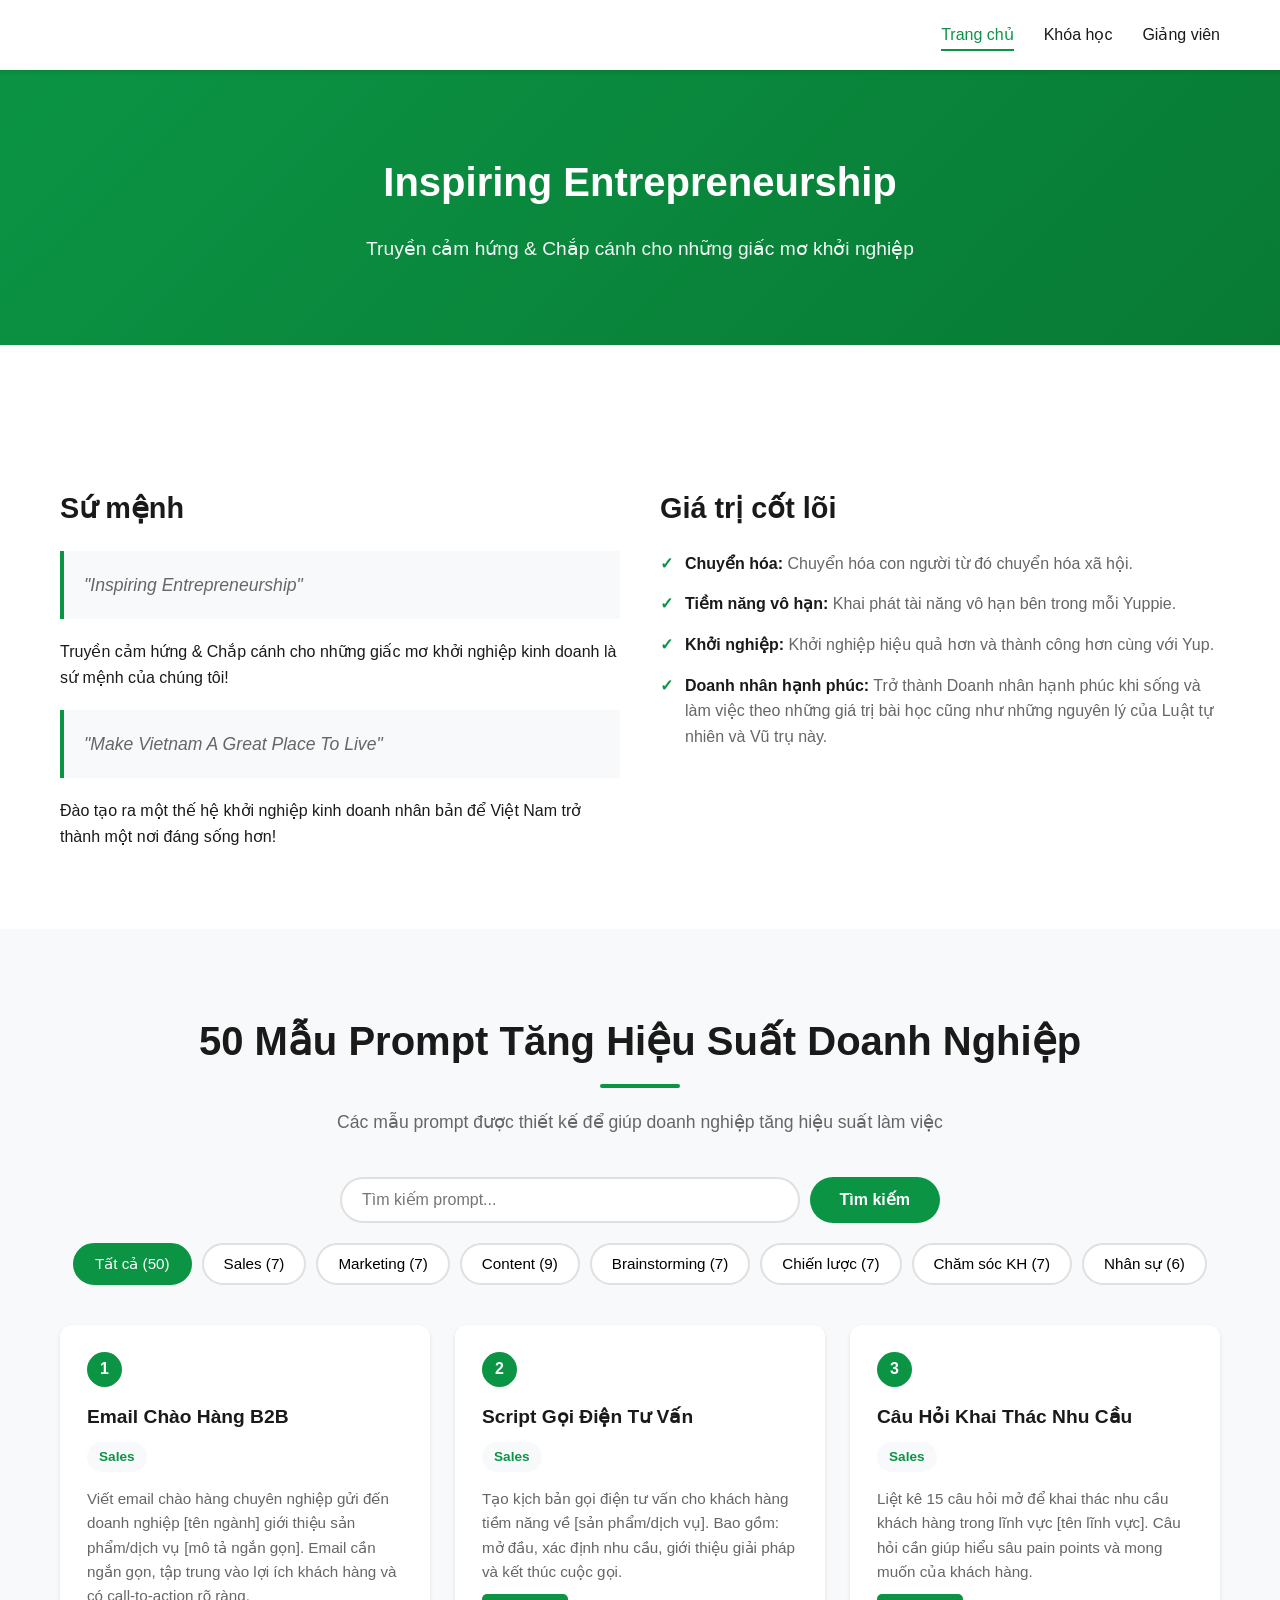
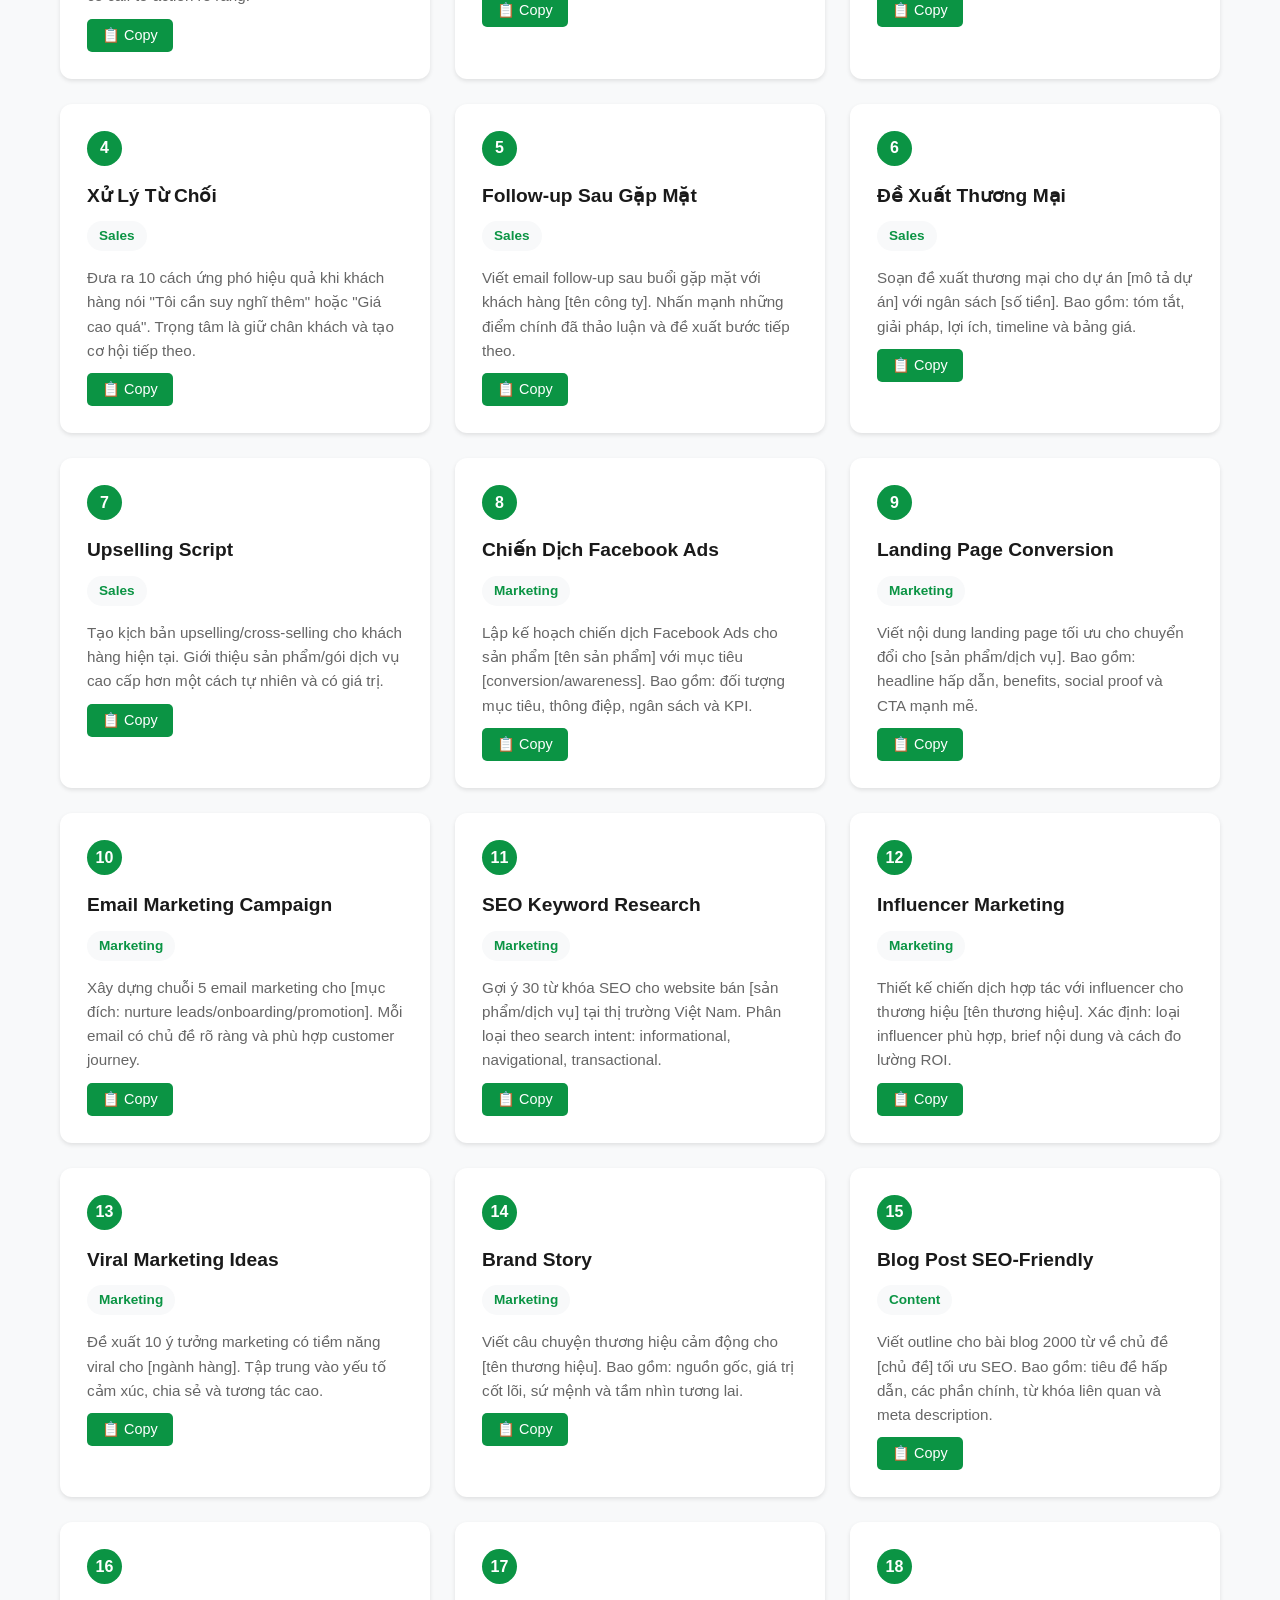
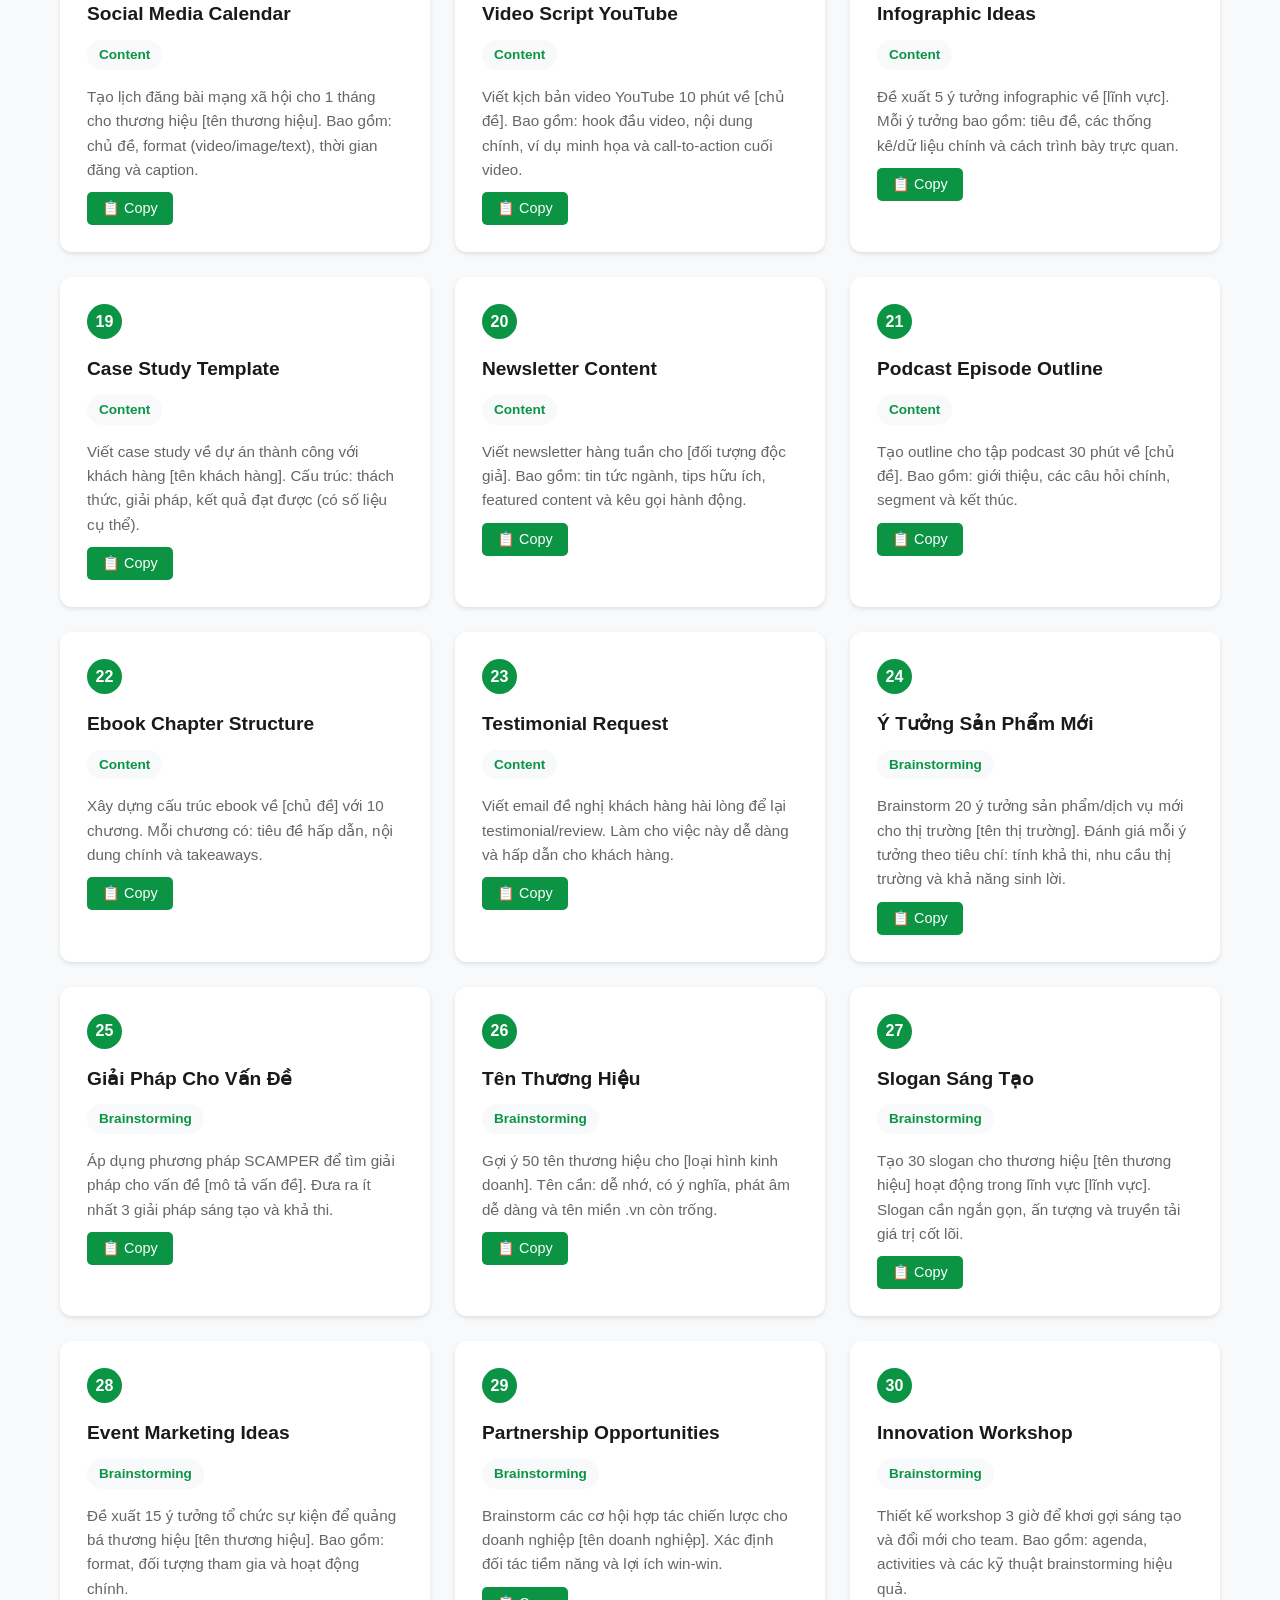
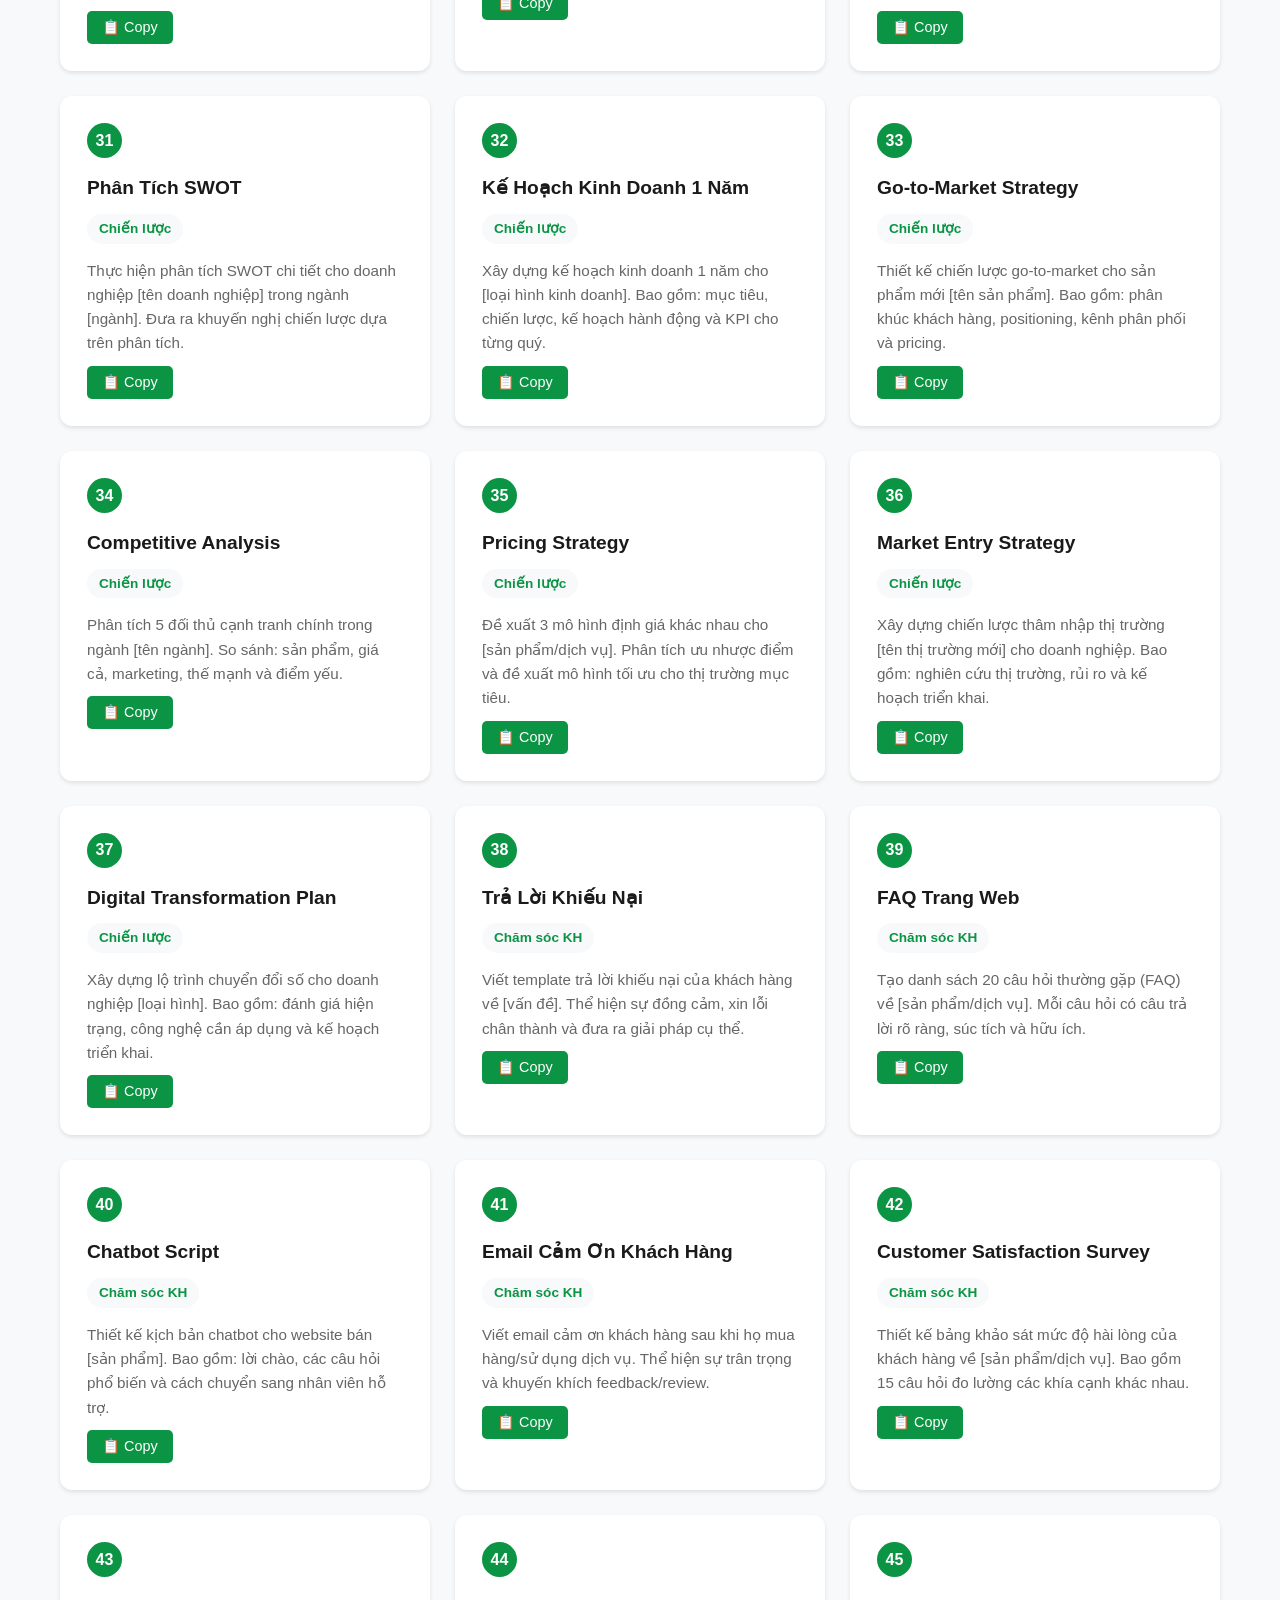
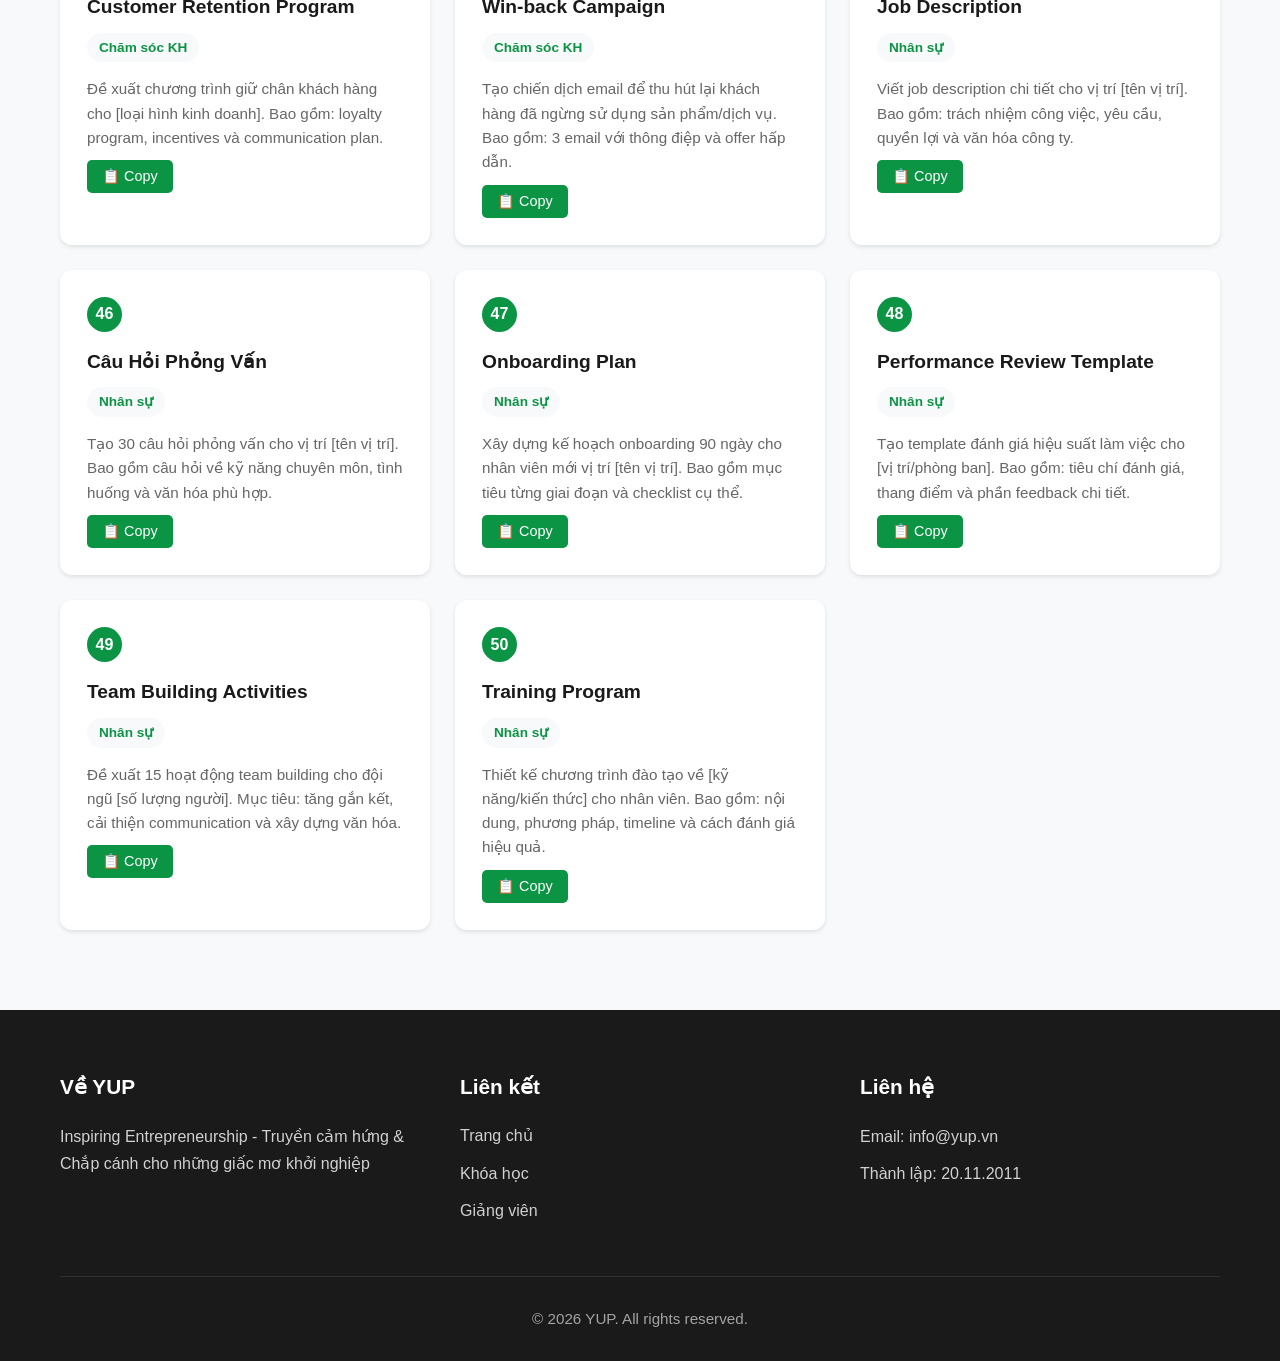
==== commit 8a694967: "restructure project" ====
--- a/index.html
+++ b/index.html
@@ -4,7 +4,7 @@
     <meta charset="UTF-8">
     <meta name="viewport" content="width=device-width, initial-scale=1.0">
     <title>YUP - Inspiring Entrepreneurship</title>
-    <link rel="stylesheet" href="style.css">
+    <link rel="stylesheet" href="style/style.css">
 </head>
 <body>
     <!-- Navigation -->
@@ -89,363 +89,7 @@
 
             <!-- Prompts Grid -->
             <div class="prompts-grid" id="promptsGrid">
-                <!-- Sales Prompts -->
-                <div class="prompt-card" data-category="sales">
-                    <div class="prompt-number">1</div>
-                    <h3>Email Chào Hàng B2B</h3>
-                    <p class="prompt-category">Sales</p>
-                    <p class="prompt-text">Viết email chào hàng chuyên nghiệp gửi đến doanh nghiệp [tên ngành] giới thiệu sản phẩm/dịch vụ [mô tả ngắn gọn]. Email cần ngắn gọn, tập trung vào lợi ích khách hàng và có call-to-action rõ ràng.</p>
-                </div>
-
-                <div class="prompt-card" data-category="sales">
-                    <div class="prompt-number">2</div>
-                    <h3>Script Gọi Điện Tư Vấn</h3>
-                    <p class="prompt-category">Sales</p>
-                    <p class="prompt-text">Tạo kịch bản gọi điện tư vấn cho khách hàng tiềm năng về [sản phẩm/dịch vụ]. Bao gồm: mở đầu, xác định nhu cầu, giới thiệu giải pháp và kết thúc cuộc gọi.</p>
-                </div>
-
-                <div class="prompt-card" data-category="sales">
-                    <div class="prompt-number">3</div>
-                    <h3>Câu Hỏi Khai Thác Nhu Cầu</h3>
-                    <p class="prompt-category">Sales</p>
-                    <p class="prompt-text">Liệt kê 15 câu hỏi mở để khai thác nhu cầu khách hàng trong lĩnh vực [tên lĩnh vực]. Câu hỏi cần giúp hiểu sâu pain points và mong muốn của khách hàng.</p>
-                </div>
-
-                <div class="prompt-card" data-category="sales">
-                    <div class="prompt-number">4</div>
-                    <h3>Xử Lý Từ Chối</h3>
-                    <p class="prompt-category">Sales</p>
-                    <p class="prompt-text">Đưa ra 10 cách ứng phó hiệu quả khi khách hàng nói "Tôi cần suy nghĩ thêm" hoặc "Giá cao quá". Trọng tâm là giữ chân khách và tạo cơ hội tiếp theo.</p>
-                </div>
-
-                <div class="prompt-card" data-category="sales">
-                    <div class="prompt-number">5</div>
-                    <h3>Follow-up Sau Gặp Mặt</h3>
-                    <p class="prompt-category">Sales</p>
-                    <p class="prompt-text">Viết email follow-up sau buổi gặp mặt với khách hàng [tên công ty]. Nhấn mạnh những điểm chính đã thảo luận và đề xuất bước tiếp theo.</p>
-                </div>
-
-                <div class="prompt-card" data-category="sales">
-                    <div class="prompt-number">6</div>
-                    <h3>Đề Xuất Thương Mại</h3>
-                    <p class="prompt-category">Sales</p>
-                    <p class="prompt-text">Soạn đề xuất thương mại cho dự án [mô tả dự án] với ngân sách [số tiền]. Bao gồm: tóm tắt, giải pháp, lợi ích, timeline và bảng giá.</p>
-                </div>
-
-                <!-- Marketing Prompts -->
-                <div class="prompt-card" data-category="marketing">
-                    <div class="prompt-number">7</div>
-                    <h3>Chiến Dịch Facebook Ads</h3>
-                    <p class="prompt-category">Marketing</p>
-                    <p class="prompt-text">Lập kế hoạch chiến dịch Facebook Ads cho sản phẩm [tên sản phẩm] với mục tiêu [conversion/awareness]. Bao gồm: đối tượng mục tiêu, thông điệp, ngân sách và KPI.</p>
-                </div>
-
-                <div class="prompt-card" data-category="marketing">
-                    <div class="prompt-number">8</div>
-                    <h3>Landing Page Conversion</h3>
-                    <p class="prompt-category">Marketing</p>
-                    <p class="prompt-text">Viết nội dung landing page tối ưu cho chuyển đổi cho [sản phẩm/dịch vụ]. Bao gồm: headline hấp dẫn, benefits, social proof và CTA mạnh mẽ.</p>
-                </div>
-
-                <div class="prompt-card" data-category="marketing">
-                    <div class="prompt-number">9</div>
-                    <h3>Email Marketing Campaign</h3>
-                    <p class="prompt-category">Marketing</p>
-                    <p class="prompt-text">Xây dựng chuỗi 5 email marketing cho [mục đích: nurture leads/onboarding/promotion]. Mỗi email có chủ đề rõ ràng và phù hợp customer journey.</p>
-                </div>
-
-                <div class="prompt-card" data-category="marketing">
-                    <div class="prompt-number">10</div>
-                    <h3>SEO Keyword Research</h3>
-                    <p class="prompt-category">Marketing</p>
-                    <p class="prompt-text">Gợi ý 30 từ khóa SEO cho website bán [sản phẩm/dịch vụ] tại thị trường Việt Nam. Phân loại theo search intent: informational, navigational, transactional.</p>
-                </div>
-
-                <div class="prompt-card" data-category="marketing">
-                    <div class="prompt-number">11</div>
-                    <h3>Influencer Marketing</h3>
-                    <p class="prompt-category">Marketing</p>
-                    <p class="prompt-text">Thiết kế chiến dịch hợp tác với influencer cho thương hiệu [tên thương hiệu]. Xác định: loại influencer phù hợp, brief nội dung và cách đo lường ROI.</p>
-                </div>
-
-                <div class="prompt-card" data-category="marketing">
-                    <div class="prompt-number">12</div>
-                    <h3>Viral Marketing Ideas</h3>
-                    <p class="prompt-category">Marketing</p>
-                    <p class="prompt-text">Đề xuất 10 ý tưởng marketing có tiềm năng viral cho [ngành hàng]. Tập trung vào yếu tố cảm xúc, chia sẻ và tương tác cao.</p>
-                </div>
-
-                <!-- Content Marketing Prompts -->
-                <div class="prompt-card" data-category="content">
-                    <div class="prompt-number">13</div>
-                    <h3>Blog Post SEO-Friendly</h3>
-                    <p class="prompt-category">Content</p>
-                    <p class="prompt-text">Viết outline cho bài blog 2000 từ về chủ đề [chủ đề] tối ưu SEO. Bao gồm: tiêu đề hấp dẫn, các phần chính, từ khóa liên quan và meta description.</p>
-                </div>
-
-                <div class="prompt-card" data-category="content">
-                    <div class="prompt-number">14</div>
-                    <h3>Social Media Calendar</h3>
-                    <p class="prompt-category">Content</p>
-                    <p class="prompt-text">Tạo lịch đăng bài mạng xã hội cho 1 tháng cho thương hiệu [tên thương hiệu]. Bao gồm: chủ đề, format (video/image/text), thời gian đăng và caption.</p>
-                </div>
-
-                <div class="prompt-card" data-category="content">
-                    <div class="prompt-number">15</div>
-                    <h3>Video Script YouTube</h3>
-                    <p class="prompt-category">Content</p>
-                    <p class="prompt-text">Viết kịch bản video YouTube 10 phút về [chủ đề]. Bao gồm: hook đầu video, nội dung chính, ví dụ minh họa và call-to-action cuối video.</p>
-                </div>
-
-                <div class="prompt-card" data-category="content">
-                    <div class="prompt-number">16</div>
-                    <h3>Infographic Ideas</h3>
-                    <p class="prompt-category">Content</p>
-                    <p class="prompt-text">Đề xuất 5 ý tưởng infographic về [lĩnh vực]. Mỗi ý tưởng bao gồm: tiêu đề, các thống kê/dữ liệu chính và cách trình bày trực quan.</p>
-                </div>
-
-                <div class="prompt-card" data-category="content">
-                    <div class="prompt-number">17</div>
-                    <h3>Case Study Template</h3>
-                    <p class="prompt-category">Content</p>
-                    <p class="prompt-text">Viết case study về dự án thành công với khách hàng [tên khách hàng]. Cấu trúc: thách thức, giải pháp, kết quả đạt được (có số liệu cụ thể).</p>
-                </div>
-
-                <div class="prompt-card" data-category="content">
-                    <div class="prompt-number">18</div>
-                    <h3>Newsletter Content</h3>
-                    <p class="prompt-category">Content</p>
-                    <p class="prompt-text">Viết newsletter hàng tuần cho [đối tượng độc giả]. Bao gồm: tin tức ngành, tips hữu ích, featured content và kêu gọi hành động.</p>
-                </div>
-
-                <div class="prompt-card" data-category="content">
-                    <div class="prompt-number">19</div>
-                    <h3>Podcast Episode Outline</h3>
-                    <p class="prompt-category">Content</p>
-                    <p class="prompt-text">Tạo outline cho tập podcast 30 phút về [chủ đề]. Bao gồm: giới thiệu, các câu hỏi chính, segment và kết thúc.</p>
-                </div>
-
-                <div class="prompt-card" data-category="content">
-                    <div class="prompt-number">20</div>
-                    <h3>Ebook Chapter Structure</h3>
-                    <p class="prompt-category">Content</p>
-                    <p class="prompt-text">Xây dựng cấu trúc ebook về [chủ đề] với 10 chương. Mỗi chương có: tiêu đề hấp dẫn, nội dung chính và takeaways.</p>
-                </div>
-
-                <!-- Brainstorming Prompts -->
-                <div class="prompt-card" data-category="brainstorming">
-                    <div class="prompt-number">21</div>
-                    <h3>Ý Tưởng Sản Phẩm Mới</h3>
-                    <p class="prompt-category">Brainstorming</p>
-                    <p class="prompt-text">Brainstorm 20 ý tưởng sản phẩm/dịch vụ mới cho thị trường [tên thị trường]. Đánh giá mỗi ý tưởng theo tiêu chí: tính khả thi, nhu cầu thị trường và khả năng sinh lời.</p>
-                </div>
-
-                <div class="prompt-card" data-category="brainstorming">
-                    <div class="prompt-number">22</div>
-                    <h3>Giải Pháp Cho Vấn Đề</h3>
-                    <p class="prompt-category">Brainstorming</p>
-                    <p class="prompt-text">Áp dụng phương pháp SCAMPER để tìm giải pháp cho vấn đề [mô tả vấn đề]. Đưa ra ít nhất 3 giải pháp sáng tạo và khả thi.</p>
-                </div>
-
-                <div class="prompt-card" data-category="brainstorming">
-                    <div class="prompt-number">23</div>
-                    <h3>Tên Thương Hiệu</h3>
-                    <p class="prompt-category">Brainstorming</p>
-                    <p class="prompt-text">Gợi ý 50 tên thương hiệu cho [loại hình kinh doanh]. Tên cần: dễ nhớ, có ý nghĩa, phát âm dễ dàng và tên miền .vn còn trống.</p>
-                </div>
-
-                <div class="prompt-card" data-category="brainstorming">
-                    <div class="prompt-number">24</div>
-                    <h3>Slogan Sáng Tạo</h3>
-                    <p class="prompt-category">Brainstorming</p>
-                    <p class="prompt-text">Tạo 30 slogan cho thương hiệu [tên thương hiệu] hoạt động trong lĩnh vực [lĩnh vực]. Slogan cần ngắn gọn, ấn tượng và truyền tải giá trị cốt lõi.</p>
-                </div>
-
-                <div class="prompt-card" data-category="brainstorming">
-                    <div class="prompt-number">25</div>
-                    <h3>Event Marketing Ideas</h3>
-                    <p class="prompt-category">Brainstorming</p>
-                    <p class="prompt-text">Đề xuất 15 ý tưởng tổ chức sự kiện để quảng bá thương hiệu [tên thương hiệu]. Bao gồm: format, đối tượng tham gia và hoạt động chính.</p>
-                </div>
-
-                <div class="prompt-card" data-category="brainstorming">
-                    <div class="prompt-number">26</div>
-                    <h3>Partnership Opportunities</h3>
-                    <p class="prompt-category">Brainstorming</p>
-                    <p class="prompt-text">Brainstorm các cơ hội hợp tác chiến lược cho doanh nghiệp [tên doanh nghiệp]. Xác định đối tác tiềm năng và lợi ích win-win.</p>
-                </div>
-
-                <!-- Strategy Prompts -->
-                <div class="prompt-card" data-category="strategy">
-                    <div class="prompt-number">27</div>
-                    <h3>Phân Tích SWOT</h3>
-                    <p class="prompt-category">Chiến lược</p>
-                    <p class="prompt-text">Thực hiện phân tích SWOT chi tiết cho doanh nghiệp [tên doanh nghiệp] trong ngành [ngành]. Đưa ra khuyến nghị chiến lược dựa trên phân tích.</p>
-                </div>
-
-                <div class="prompt-card" data-category="strategy">
-                    <div class="prompt-number">28</div>
-                    <h3>Kế Hoạch Kinh Doanh 1 Năm</h3>
-                    <p class="prompt-category">Chiến lược</p>
-                    <p class="prompt-text">Xây dựng kế hoạch kinh doanh 1 năm cho [loại hình kinh doanh]. Bao gồm: mục tiêu, chiến lược, kế hoạch hành động và KPI cho từng quý.</p>
-                </div>
-
-                <div class="prompt-card" data-category="strategy">
-                    <div class="prompt-number">29</div>
-                    <h3>Go-to-Market Strategy</h3>
-                    <p class="prompt-category">Chiến lược</p>
-                    <p class="prompt-text">Thiết kế chiến lược go-to-market cho sản phẩm mới [tên sản phẩm]. Bao gồm: phân khúc khách hàng, positioning, kênh phân phối và pricing.</p>
-                </div>
-
-                <div class="prompt-card" data-category="strategy">
-                    <div class="prompt-number">30</div>
-                    <h3>Competitive Analysis</h3>
-                    <p class="prompt-category">Chiến lược</p>
-                    <p class="prompt-text">Phân tích 5 đối thủ cạnh tranh chính trong ngành [tên ngành]. So sánh: sản phẩm, giá cả, marketing, thế mạnh và điểm yếu.</p>
-                </div>
-
-                <div class="prompt-card" data-category="strategy">
-                    <div class="prompt-number">31</div>
-                    <h3>Pricing Strategy</h3>
-                    <p class="prompt-category">Chiến lược</p>
-                    <p class="prompt-text">Đề xuất 3 mô hình định giá khác nhau cho [sản phẩm/dịch vụ]. Phân tích ưu nhược điểm và đề xuất mô hình tối ưu cho thị trường mục tiêu.</p>
-                </div>
-
-                <div class="prompt-card" data-category="strategy">
-                    <div class="prompt-number">32</div>
-                    <h3>Market Entry Strategy</h3>
-                    <p class="prompt-category">Chiến lược</p>
-                    <p class="prompt-text">Xây dựng chiến lược thâm nhập thị trường [tên thị trường mới] cho doanh nghiệp. Bao gồm: nghiên cứu thị trường, rủi ro và kế hoạch triển khai.</p>
-                </div>
-
-                <!-- Customer Service Prompts -->
-                <div class="prompt-card" data-category="customer-service">
-                    <div class="prompt-number">33</div>
-                    <h3>Trả Lời Khiếu Nại</h3>
-                    <p class="prompt-category">Chăm sóc KH</p>
-                    <p class="prompt-text">Viết template trả lời khiếu nại của khách hàng về [vấn đề]. Thể hiện sự đồng cảm, xin lỗi chân thành và đưa ra giải pháp cụ thể.</p>
-                </div>
-
-                <div class="prompt-card" data-category="customer-service">
-                    <div class="prompt-number">34</div>
-                    <h3>FAQ Trang Web</h3>
-                    <p class="prompt-category">Chăm sóc KH</p>
-                    <p class="prompt-text">Tạo danh sách 20 câu hỏi thường gặp (FAQ) về [sản phẩm/dịch vụ]. Mỗi câu hỏi có câu trả lời rõ ràng, súc tích và hữu ích.</p>
-                </div>
-
-                <div class="prompt-card" data-category="customer-service">
-                    <div class="prompt-number">35</div>
-                    <h3>Chatbot Script</h3>
-                    <p class="prompt-category">Chăm sóc KH</p>
-                    <p class="prompt-text">Thiết kế kịch bản chatbot cho website bán [sản phẩm]. Bao gồm: lời chào, các câu hỏi phổ biến và cách chuyển sang nhân viên hỗ trợ.</p>
-                </div>
-
-                <div class="prompt-card" data-category="customer-service">
-                    <div class="prompt-number">36</div>
-                    <h3>Email Cảm Ơn Khách Hàng</h3>
-                    <p class="prompt-category">Chăm sóc KH</p>
-                    <p class="prompt-text">Viết email cảm ơn khách hàng sau khi họ mua hàng/sử dụng dịch vụ. Thể hiện sự trân trọng và khuyến khích feedback/review.</p>
-                </div>
-
-                <div class="prompt-card" data-category="customer-service">
-                    <div class="prompt-number">37</div>
-                    <h3>Customer Satisfaction Survey</h3>
-                    <p class="prompt-category">Chăm sóc KH</p>
-                    <p class="prompt-text">Thiết kế bảng khảo sát mức độ hài lòng của khách hàng về [sản phẩm/dịch vụ]. Bao gồm 15 câu hỏi đo lường các khía cạnh khác nhau.</p>
-                </div>
-
-                <div class="prompt-card" data-category="customer-service">
-                    <div class="prompt-number">38</div>
-                    <h3>Customer Retention Program</h3>
-                    <p class="prompt-category">Chăm sóc KH</p>
-                    <p class="prompt-text">Đề xuất chương trình giữ chân khách hàng cho [loại hình kinh doanh]. Bao gồm: loyalty program, incentives và communication plan.</p>
-                </div>
-
-                <!-- HR Prompts -->
-                <div class="prompt-card" data-category="hr">
-                    <div class="prompt-number">39</div>
-                    <h3>Job Description</h3>
-                    <p class="prompt-category">Nhân sự</p>
-                    <p class="prompt-text">Viết job description chi tiết cho vị trí [tên vị trí]. Bao gồm: trách nhiệm công việc, yêu cầu, quyền lợi và văn hóa công ty.</p>
-                </div>
-
-                <div class="prompt-card" data-category="hr">
-                    <div class="prompt-number">40</div>
-                    <h3>Câu Hỏi Phỏng Vấn</h3>
-                    <p class="prompt-category">Nhân sự</p>
-                    <p class="prompt-text">Tạo 30 câu hỏi phỏng vấn cho vị trí [tên vị trí]. Bao gồm câu hỏi về kỹ năng chuyên môn, tình huống và văn hóa phù hợp.</p>
-                </div>
-
-                <div class="prompt-card" data-category="hr">
-                    <div class="prompt-number">41</div>
-                    <h3>Onboarding Plan</h3>
-                    <p class="prompt-category">Nhân sự</p>
-                    <p class="prompt-text">Xây dựng kế hoạch onboarding 90 ngày cho nhân viên mới vị trí [tên vị trí]. Bao gồm mục tiêu từng giai đoạn và checklist cụ thể.</p>
-                </div>
-
-                <div class="prompt-card" data-category="hr">
-                    <div class="prompt-number">42</div>
-                    <h3>Performance Review Template</h3>
-                    <p class="prompt-category">Nhân sự</p>
-                    <p class="prompt-text">Tạo template đánh giá hiệu suất làm việc cho [vị trí/phòng ban]. Bao gồm: tiêu chí đánh giá, thang điểm và phần feedback chi tiết.</p>
-                </div>
-
-                <div class="prompt-card" data-category="hr">
-                    <div class="prompt-number">43</div>
-                    <h3>Team Building Activities</h3>
-                    <p class="prompt-category">Nhân sự</p>
-                    <p class="prompt-text">Đề xuất 15 hoạt động team building cho đội ngũ [số lượng người]. Mục tiêu: tăng gắn kết, cải thiện communication và xây dựng văn hóa.</p>
-                </div>
-
-                <div class="prompt-card" data-category="hr">
-                    <div class="prompt-number">44</div>
-                    <h3>Training Program</h3>
-                    <p class="prompt-category">Nhân sự</p>
-                    <p class="prompt-text">Thiết kế chương trình đào tạo về [kỹ năng/kiến thức] cho nhân viên. Bao gồm: nội dung, phương pháp, timeline và cách đánh giá hiệu quả.</p>
-                </div>
-
-                <!-- Additional Prompts -->
-                <div class="prompt-card" data-category="marketing">
-                    <div class="prompt-number">45</div>
-                    <h3>Brand Story</h3>
-                    <p class="prompt-category">Marketing</p>
-                    <p class="prompt-text">Viết câu chuyện thương hiệu cảm động cho [tên thương hiệu]. Bao gồm: nguồn gốc, giá trị cốt lõi, sứ mệnh và tầm nhìn tương lai.</p>
-                </div>
-
-                <div class="prompt-card" data-category="content">
-                    <div class="prompt-number">46</div>
-                    <h3>Testimonial Request</h3>
-                    <p class="prompt-category">Content</p>
-                    <p class="prompt-text">Viết email đề nghị khách hàng hài lòng để lại testimonial/review. Làm cho việc này dễ dàng và hấp dẫn cho khách hàng.</p>
-                </div>
-
-                <div class="prompt-card" data-category="sales">
-                    <div class="prompt-number">47</div>
-                    <h3>Upselling Script</h3>
-                    <p class="prompt-category">Sales</p>
-                    <p class="prompt-text">Tạo kịch bản upselling/cross-selling cho khách hàng hiện tại. Giới thiệu sản phẩm/gói dịch vụ cao cấp hơn một cách tự nhiên và có giá trị.</p>
-                </div>
-
-                <div class="prompt-card" data-category="strategy">
-                    <div class="prompt-number">48</div>
-                    <h3>Digital Transformation Plan</h3>
-                    <p class="prompt-category">Chiến lược</p>
-                    <p class="prompt-text">Xây dựng lộ trình chuyển đổi số cho doanh nghiệp [loại hình]. Bao gồm: đánh giá hiện trạng, công nghệ cần áp dụng và kế hoạch triển khai.</p>
-                </div>
-
-                <div class="prompt-card" data-category="brainstorming">
-                    <div class="prompt-number">49</div>
-                    <h3>Innovation Workshop</h3>
-                    <p class="prompt-category">Brainstorming</p>
-                    <p class="prompt-text">Thiết kế workshop 3 giờ để khơi gợi sáng tạo và đổi mới cho team. Bao gồm: agenda, activities và các kỹ thuật brainstorming hiệu quả.</p>
-                </div>
-
-                <div class="prompt-card" data-category="customer-service">
-                    <div class="prompt-number">50</div>
-                    <h3>Win-back Campaign</h3>
-                    <p class="prompt-category">Chăm sóc KH</p>
-                    <p class="prompt-text">Tạo chiến dịch email để thu hút lại khách hàng đã ngừng sử dụng sản phẩm/dịch vụ. Bao gồm: 3 email với thông điệp và offer hấp dẫn.</p>
-                </div>
+                <!-- Prompts will be loaded dynamically from prompts.json -->
             </div>
 
             <div id="noResults" class="no-results" style="display: none;">
@@ -482,6 +126,6 @@
         </div>
     </footer>
 
-    <script src="script.js"></script>
+    <script src="script/script.js"></script>
 </body>
 </html>
--- a/style/style.css
+++ b/style/style.css
@@ -0,0 +1,1462 @@
+/* ===============================================
+   YUP Website Styles
+   Primary Color: #0b9444
+   Mobile-First Responsive Design
+   =============================================== */
+
+/* CSS Reset & Base Styles */
+* {
+    margin: 0;
+    padding: 0;
+    box-sizing: border-box;
+}
+
+:root {
+    --primary-color: #0b9444;
+    --primary-dark: #087a34;
+    --primary-light: #0eb854;
+    --text-dark: #1a1a1a;
+    --text-gray: #666666;
+    --text-light: #999999;
+    --bg-light: #f8f9fa;
+    --bg-white: #ffffff;
+    --border-color: #e0e0e0;
+    --shadow-sm: 0 2px 4px rgba(0, 0, 0, 0.1);
+    --shadow-md: 0 4px 6px rgba(0, 0, 0, 0.1);
+    --shadow-lg: 0 10px 25px rgba(0, 0, 0, 0.15);
+}
+
+body {
+    font-family: -apple-system, BlinkMacSystemFont, 'Segoe UI', Roboto, 'Helvetica Neue', Arial, sans-serif;
+    color: var(--text-dark);
+    line-height: 1.6;
+    font-size: 16px;
+    background: var(--bg-white);
+}
+
+.container {
+    width: 100%;
+    max-width: 1200px;
+    margin: 0 auto;
+    padding: 0 20px;
+}
+
+img {
+    max-width: 100%;
+    height: auto;
+    display: block;
+}
+
+a {
+    text-decoration: none;
+    color: inherit;
+    transition: all 0.3s ease;
+}
+
+ul {
+    list-style: none;
+}
+
+/* ===============================================
+   Navigation
+   =============================================== */
+
+.navbar {
+    background: var(--bg-white);
+    box-shadow: var(--shadow-sm);
+    position: sticky;
+    top: 0;
+    z-index: 1000;
+    padding: 15px 0;
+}
+
+.nav-wrapper {
+    display: flex;
+    justify-content: space-between;
+    align-items: center;
+}
+
+.logo img {
+    height: 40px;
+    width: auto;
+}
+
+.mobile-menu-toggle {
+    display: none;
+    flex-direction: column;
+    gap: 5px;
+    background: none;
+    border: none;
+    cursor: pointer;
+    padding: 5px;
+}
+
+.mobile-menu-toggle span {
+    display: block;
+    width: 25px;
+    height: 3px;
+    background: var(--primary-color);
+    border-radius: 3px;
+    transition: all 0.3s ease;
+}
+
+.nav-menu {
+    display: flex;
+    gap: 30px;
+    align-items: center;
+}
+
+.nav-menu a {
+    color: var(--text-dark);
+    font-weight: 500;
+    padding: 8px 0;
+    position: relative;
+}
+
+.nav-menu a::after {
+    content: '';
+    position: absolute;
+    bottom: 0;
+    left: 0;
+    width: 0;
+    height: 2px;
+    background: var(--primary-color);
+    transition: width 0.3s ease;
+}
+
+.nav-menu a:hover::after,
+.nav-menu a.active::after {
+    width: 100%;
+}
+
+.nav-menu a.active {
+    color: var(--primary-color);
+}
+
+/* Mobile Navigation */
+@media (max-width: 768px) {
+    .mobile-menu-toggle {
+        display: flex;
+    }
+
+    .nav-menu {
+        position: fixed;
+        top: 70px;
+        left: -100%;
+        width: 100%;
+        background: var(--bg-white);
+        flex-direction: column;
+        gap: 0;
+        padding: 20px;
+        box-shadow: var(--shadow-md);
+        transition: left 0.3s ease;
+    }
+
+    .nav-menu.active {
+        left: 0;
+    }
+
+    .nav-menu li {
+        width: 100%;
+        border-bottom: 1px solid var(--border-color);
+    }
+
+    .nav-menu a {
+        display: block;
+        padding: 15px 0;
+    }
+}
+
+/* ===============================================
+   Hero Section
+   =============================================== */
+
+.hero {
+    background: linear-gradient(135deg, var(--primary-color) 0%, var(--primary-dark) 100%);
+    color: white;
+    padding: 80px 0;
+    text-align: center;
+}
+
+.hero-title {
+    font-size: 2.5rem;
+    font-weight: 700;
+    margin-bottom: 20px;
+}
+
+.hero-subtitle {
+    font-size: 1.2rem;
+    opacity: 0.95;
+    max-width: 600px;
+    margin: 0 auto;
+}
+
+@media (max-width: 768px) {
+    .hero {
+        padding: 60px 0;
+    }
+
+    .hero-title {
+        font-size: 2rem;
+    }
+
+    .hero-subtitle {
+        font-size: 1rem;
+    }
+}
+
+/* ===============================================
+   About Section
+   =============================================== */
+
+.about {
+    padding: 80px 0;
+    background: var(--bg-white);
+}
+
+.section-title {
+    font-size: 2.5rem;
+    text-align: center;
+    margin-bottom: 50px;
+    color: var(--text-dark);
+    position: relative;
+    padding-bottom: 15px;
+}
+
+.section-title::after {
+    content: '';
+    position: absolute;
+    bottom: 0;
+    left: 50%;
+    transform: translateX(-50%);
+    width: 80px;
+    height: 4px;
+    background: var(--primary-color);
+    border-radius: 2px;
+}
+
+.about-content p {
+    margin-bottom: 20px;
+    font-size: 1.1rem;
+    line-height: 1.8;
+    color: var(--text-gray);
+}
+
+.program-phases {
+    margin-top: 60px;
+}
+
+.program-phases h3 {
+    font-size: 1.8rem;
+    margin-bottom: 30px;
+    color: var(--text-dark);
+}
+
+.phases-grid {
+    display: grid;
+    grid-template-columns: repeat(auto-fit, minmax(280px, 1fr));
+    gap: 30px;
+    margin-top: 30px;
+}
+
+.phase-card {
+    background: var(--bg-light);
+    padding: 30px;
+    border-radius: 10px;
+    text-align: center;
+    transition: transform 0.3s ease, box-shadow 0.3s ease;
+}
+
+.phase-card:hover {
+    transform: translateY(-5px);
+    box-shadow: var(--shadow-lg);
+}
+
+.phase-number {
+    width: 60px;
+    height: 60px;
+    background: var(--primary-color);
+    color: white;
+    border-radius: 50%;
+    display: flex;
+    align-items: center;
+    justify-content: center;
+    font-size: 1.5rem;
+    font-weight: 700;
+    margin: 0 auto 20px;
+}
+
+.phase-card h4 {
+    font-size: 1.3rem;
+    margin-bottom: 10px;
+    color: var(--text-dark);
+}
+
+.phase-card p {
+    color: var(--text-gray);
+    font-size: 1rem;
+}
+
+/* Mission & Values */
+.mission-values {
+    margin-top: 60px;
+    display: grid;
+    grid-template-columns: repeat(auto-fit, minmax(300px, 1fr));
+    gap: 40px;
+}
+
+.mission h3,
+.values h3 {
+    font-size: 1.8rem;
+    margin-bottom: 20px;
+    color: var(--text-dark);
+}
+
+blockquote {
+    background: var(--bg-light);
+    padding: 20px;
+    border-left: 4px solid var(--primary-color);
+    margin: 20px 0;
+    font-style: italic;
+    color: var(--text-gray);
+    font-size: 1.1rem;
+}
+
+.values ul li {
+    margin-bottom: 15px;
+    padding-left: 25px;
+    position: relative;
+    color: var(--text-gray);
+}
+
+.values ul li::before {
+    content: '✓';
+    position: absolute;
+    left: 0;
+    color: var(--primary-color);
+    font-weight: 700;
+}
+
+.values ul li strong {
+    color: var(--text-dark);
+}
+
+@media (max-width: 768px) {
+    .about {
+        padding: 60px 0;
+    }
+
+    .section-title {
+        font-size: 2rem;
+    }
+
+    .program-phases h3,
+    .mission h3,
+    .values h3 {
+        font-size: 1.5rem;
+    }
+}
+
+/* ===============================================
+   Prompts Section
+   =============================================== */
+
+.prompts {
+    padding: 80px 0;
+    background: var(--bg-light);
+}
+
+.section-subtitle {
+    text-align: center;
+    color: var(--text-gray);
+    font-size: 1.1rem;
+    margin-top: -30px;
+    margin-bottom: 40px;
+}
+
+/* Filter Section */
+.filter-section {
+    margin-bottom: 40px;
+}
+
+.search-box {
+    display: flex;
+    gap: 10px;
+    margin-bottom: 20px;
+    max-width: 600px;
+    margin-left: auto;
+    margin-right: auto;
+}
+
+.search-box input {
+    flex: 1;
+    padding: 12px 20px;
+    border: 2px solid var(--border-color);
+    border-radius: 50px;
+    font-size: 1rem;
+    outline: none;
+    transition: border-color 0.3s ease;
+}
+
+.search-box input:focus {
+    border-color: var(--primary-color);
+}
+
+.search-box button {
+    padding: 12px 30px;
+    background: var(--primary-color);
+    color: white;
+    border: none;
+    border-radius: 50px;
+    font-size: 1rem;
+    font-weight: 600;
+    cursor: pointer;
+    transition: background 0.3s ease;
+}
+
+.search-box button:hover {
+    background: var(--primary-dark);
+}
+
+.category-filter {
+    display: flex;
+    flex-wrap: wrap;
+    gap: 10px;
+    justify-content: center;
+}
+
+.filter-btn {
+    padding: 10px 20px;
+    background: var(--bg-white);
+    border: 2px solid var(--border-color);
+    border-radius: 50px;
+    cursor: pointer;
+    font-size: 0.95rem;
+    font-weight: 500;
+    transition: all 0.3s ease;
+}
+
+.filter-btn:hover {
+    border-color: var(--primary-color);
+    color: var(--primary-color);
+}
+
+.filter-btn.active {
+    background: var(--primary-color);
+    border-color: var(--primary-color);
+    color: white;
+}
+
+/* Prompts Grid */
+.prompts-grid {
+    display: grid;
+    grid-template-columns: repeat(auto-fill, minmax(300px, 1fr));
+    gap: 25px;
+    margin-top: 40px;
+}
+
+.prompt-card {
+    background: var(--bg-white);
+    padding: 25px;
+    border-radius: 12px;
+    box-shadow: var(--shadow-sm);
+    transition: all 0.3s ease;
+    border: 2px solid transparent;
+}
+
+.prompt-card:hover {
+    transform: translateY(-5px);
+    box-shadow: var(--shadow-lg);
+    border-color: var(--primary-color);
+}
+
+.prompt-number {
+    display: inline-block;
+    background: var(--primary-color);
+    color: white;
+    width: 35px;
+    height: 35px;
+    border-radius: 50%;
+    display: flex;
+    align-items: center;
+    justify-content: center;
+    font-weight: 700;
+    margin-bottom: 15px;
+}
+
+.prompt-card h3 {
+    font-size: 1.2rem;
+    margin-bottom: 10px;
+    color: var(--text-dark);
+}
+
+.prompt-category {
+    display: inline-block;
+    background: var(--bg-light);
+    color: var(--primary-color);
+    padding: 4px 12px;
+    border-radius: 15px;
+    font-size: 0.85rem;
+    font-weight: 600;
+    margin-bottom: 15px;
+}
+
+.prompt-text {
+    color: var(--text-gray);
+    font-size: 0.95rem;
+    line-height: 1.6;
+}
+
+.no-results {
+    text-align: center;
+    padding: 60px 20px;
+    color: var(--text-gray);
+    font-size: 1.1rem;
+}
+
+@media (max-width: 768px) {
+    .prompts {
+        padding: 60px 0;
+    }
+
+    .prompts-grid {
+        grid-template-columns: 1fr;
+    }
+
+    .search-box {
+        flex-direction: column;
+    }
+
+    .search-box button {
+        width: 100%;
+    }
+}
+
+/* ===============================================
+   Page Header (for Course & Instructor pages)
+   =============================================== */
+
+.page-header {
+    background: linear-gradient(135deg, var(--primary-color) 0%, var(--primary-dark) 100%);
+    color: white;
+    padding: 60px 0;
+    text-align: center;
+}
+
+.page-header h1 {
+    font-size: 2.5rem;
+    margin-bottom: 15px;
+}
+
+.page-header p {
+    font-size: 1.2rem;
+    opacity: 0.95;
+}
+
+@media (max-width: 768px) {
+    .page-header {
+        padding: 40px 0;
+    }
+
+    .page-header h1 {
+        font-size: 2rem;
+    }
+
+    .page-header p {
+        font-size: 1rem;
+    }
+}
+
+/* ===============================================
+   Course Section
+   =============================================== */
+
+.course-section {
+    padding: 80px 0;
+    background: var(--bg-white);
+}
+
+.course-detail {
+    margin-top: 40px;
+}
+
+.course-header {
+    display: flex;
+    justify-content: space-between;
+    align-items: center;
+    margin-bottom: 40px;
+    flex-wrap: wrap;
+    gap: 20px;
+}
+
+.course-header h2 {
+    font-size: 2.2rem;
+    color: var(--text-dark);
+}
+
+.course-badge {
+    background: var(--primary-color);
+    color: white;
+    padding: 8px 20px;
+    border-radius: 50px;
+    font-weight: 600;
+}
+
+.course-content {
+    display: grid;
+    grid-template-columns: 1fr 350px;
+    gap: 40px;
+}
+
+.course-main h3 {
+    font-size: 1.8rem;
+    margin: 40px 0 20px;
+    color: var(--text-dark);
+}
+
+.course-intro,
+.course-description {
+    font-size: 1.1rem;
+    line-height: 1.8;
+    color: var(--text-gray);
+    margin-bottom: 20px;
+}
+
+.course-intro {
+    font-weight: 500;
+    color: var(--text-dark);
+}
+
+/* Course Highlights */
+.highlights-grid {
+    display: grid;
+    grid-template-columns: repeat(auto-fit, minmax(250px, 1fr));
+    gap: 25px;
+    margin-top: 30px;
+}
+
+.highlight-item {
+    background: var(--bg-light);
+    padding: 25px;
+    border-radius: 10px;
+    text-align: center;
+}
+
+.highlight-icon {
+    font-size: 3rem;
+    margin-bottom: 15px;
+}
+
+.highlight-item h4 {
+    font-size: 1.1rem;
+    margin-bottom: 10px;
+    color: var(--text-dark);
+}
+
+.highlight-item p {
+    color: var(--text-gray);
+    font-size: 0.95rem;
+}
+
+/* Benefits List */
+.benefits-list {
+    margin-top: 20px;
+}
+
+.benefits-list li {
+    padding: 12px 0 12px 35px;
+    position: relative;
+    color: var(--text-gray);
+    border-bottom: 1px solid var(--border-color);
+}
+
+.benefits-list li::before {
+    content: '✓';
+    position: absolute;
+    left: 0;
+    color: var(--primary-color);
+    font-weight: 700;
+    font-size: 1.2rem;
+}
+
+/* Training Method */
+.method-intro {
+    font-size: 1.1rem;
+    color: var(--text-gray);
+    margin-bottom: 30px;
+}
+
+.method-steps {
+    margin-top: 30px;
+}
+
+.method-step {
+    display: flex;
+    gap: 25px;
+    margin-bottom: 40px;
+    padding: 25px;
+    background: var(--bg-light);
+    border-radius: 10px;
+}
+
+.step-number {
+    flex-shrink: 0;
+    width: 60px;
+    height: 60px;
+    background: var(--primary-color);
+    color: white;
+    border-radius: 10px;
+    display: flex;
+    align-items: center;
+    justify-content: center;
+    font-size: 1.5rem;
+    font-weight: 700;
+}
+
+.step-content h4 {
+    font-size: 1.5rem;
+    margin-bottom: 10px;
+    color: var(--text-dark);
+}
+
+.step-content p {
+    color: var(--text-gray);
+    margin-bottom: 15px;
+}
+
+.step-content ul {
+    list-style: none;
+}
+
+.step-content ul li {
+    padding: 8px 0 8px 25px;
+    position: relative;
+    color: var(--text-gray);
+}
+
+.step-content ul li::before {
+    content: '→';
+    position: absolute;
+    left: 0;
+    color: var(--primary-color);
+    font-weight: 700;
+}
+
+/* Expert Team */
+.expert-team {
+    background: var(--bg-light);
+    padding: 30px;
+    border-radius: 10px;
+    margin-top: 40px;
+    text-align: center;
+}
+
+.expert-team p {
+    margin-bottom: 25px;
+}
+
+/* Course Sidebar */
+.course-sidebar {
+    display: flex;
+    flex-direction: column;
+    gap: 25px;
+}
+
+.sidebar-card {
+    background: var(--bg-white);
+    padding: 25px;
+    border-radius: 10px;
+    box-shadow: var(--shadow-md);
+}
+
+.sidebar-card h4 {
+    font-size: 1.3rem;
+    margin-bottom: 20px;
+    color: var(--text-dark);
+}
+
+.course-info {
+    list-style: none;
+}
+
+.course-info li {
+    display: flex;
+    justify-content: space-between;
+    padding: 12px 0;
+    border-bottom: 1px solid var(--border-color);
+}
+
+.course-info li:last-child {
+    border-bottom: none;
+}
+
+.info-label {
+    color: var(--text-gray);
+    font-weight: 500;
+}
+
+.info-value {
+    color: var(--text-dark);
+    font-weight: 600;
+}
+
+.register-btn {
+    width: 100%;
+    padding: 15px;
+    background: var(--primary-color);
+    color: white;
+    border: none;
+    border-radius: 8px;
+    font-size: 1.1rem;
+    font-weight: 600;
+    cursor: pointer;
+    margin-top: 20px;
+    transition: background 0.3s ease;
+}
+
+.register-btn:hover {
+    background: var(--primary-dark);
+}
+
+.achievement {
+    text-align: center;
+    padding: 20px 0;
+    border-bottom: 1px solid var(--border-color);
+}
+
+.achievement:last-child {
+    border-bottom: none;
+}
+
+.achievement-number {
+    font-size: 2.5rem;
+    font-weight: 700;
+    color: var(--primary-color);
+}
+
+.achievement-text {
+    color: var(--text-gray);
+    margin-top: 5px;
+}
+
+.quote-card {
+    background: linear-gradient(135deg, var(--primary-color) 0%, var(--primary-dark) 100%);
+    color: white;
+}
+
+.quote-card blockquote {
+    background: transparent;
+    border-left: 4px solid white;
+    color: white;
+    margin: 0;
+}
+
+@media (max-width: 1024px) {
+    .course-content {
+        grid-template-columns: 1fr;
+    }
+
+    .course-sidebar {
+        order: -1;
+    }
+}
+
+@media (max-width: 768px) {
+    .course-section {
+        padding: 60px 0;
+    }
+
+    .course-header h2 {
+        font-size: 1.8rem;
+    }
+
+    .method-step {
+        flex-direction: column;
+    }
+}
+
+/* ===============================================
+   Instructor Section
+   =============================================== */
+
+.instructor-section {
+    padding: 80px 0;
+    background: var(--bg-white);
+}
+
+.instructor-profile {
+    margin-top: 40px;
+}
+
+.profile-header {
+    display: flex;
+    gap: 40px;
+    margin-bottom: 60px;
+    background: var(--bg-light);
+    padding: 40px;
+    border-radius: 15px;
+}
+
+.profile-image {
+    flex-shrink: 0;
+}
+
+.image-placeholder {
+    width: 200px;
+    height: 200px;
+    background: linear-gradient(135deg, var(--primary-color) 0%, var(--primary-dark) 100%);
+    border-radius: 50%;
+    display: flex;
+    align-items: center;
+    justify-content: center;
+    color: white;
+    font-size: 3rem;
+    font-weight: 700;
+}
+
+.profile-intro h2 {
+    font-size: 2.5rem;
+    margin-bottom: 10px;
+    color: var(--text-dark);
+}
+
+.profile-title {
+    font-size: 1.3rem;
+    color: var(--text-gray);
+    margin-bottom: 5px;
+}
+
+.profile-subtitle {
+    font-size: 1.1rem;
+    color: var(--primary-color);
+    font-weight: 600;
+    margin-bottom: 20px;
+}
+
+.profile-quote blockquote {
+    font-size: 1rem;
+    margin-top: 20px;
+}
+
+.profile-content {
+    display: grid;
+    grid-template-columns: 1fr 350px;
+    gap: 40px;
+}
+
+.content-main section {
+    margin-bottom: 50px;
+}
+
+.bio-section p {
+    margin-bottom: 20px;
+    line-height: 1.8;
+    color: var(--text-gray);
+}
+
+/* Timeline */
+.timeline {
+    margin-top: 30px;
+}
+
+.timeline-item {
+    display: flex;
+    gap: 30px;
+    margin-bottom: 40px;
+    position: relative;
+    padding-left: 40px;
+}
+
+.timeline-item::before {
+    content: '';
+    position: absolute;
+    left: 65px;
+    top: 40px;
+    bottom: -40px;
+    width: 2px;
+    background: var(--border-color);
+}
+
+.timeline-item:last-child::before {
+    display: none;
+}
+
+.timeline-year {
+    flex-shrink: 0;
+    width: 80px;
+    height: 80px;
+    background: var(--primary-color);
+    color: white;
+    border-radius: 50%;
+    display: flex;
+    align-items: center;
+    justify-content: center;
+    font-size: 1.3rem;
+    font-weight: 700;
+    position: relative;
+    z-index: 1;
+}
+
+.timeline-content h4 {
+    font-size: 1.3rem;
+    margin-bottom: 10px;
+    color: var(--text-dark);
+}
+
+.timeline-content p {
+    color: var(--text-gray);
+    line-height: 1.7;
+}
+
+/* Positions */
+.positions-grid {
+    display: grid;
+    grid-template-columns: repeat(auto-fit, minmax(280px, 1fr));
+    gap: 25px;
+    margin-top: 30px;
+}
+
+.position-card {
+    background: var(--bg-light);
+    padding: 25px;
+    border-radius: 10px;
+    border-left: 4px solid var(--primary-color);
+}
+
+.position-card h4 {
+    font-size: 1.2rem;
+    margin-bottom: 10px;
+    color: var(--text-dark);
+}
+
+.position-card p {
+    color: var(--text-gray);
+    font-size: 0.95rem;
+}
+
+/* Books */
+.books-grid {
+    display: grid;
+    grid-template-columns: repeat(auto-fit, minmax(280px, 1fr));
+    gap: 25px;
+    margin-top: 30px;
+}
+
+.book-card {
+    background: var(--bg-light);
+    padding: 30px;
+    border-radius: 10px;
+    text-align: center;
+}
+
+.book-icon {
+    font-size: 3rem;
+    margin-bottom: 15px;
+}
+
+.book-card h4 {
+    font-size: 1.2rem;
+    margin-bottom: 10px;
+    color: var(--text-dark);
+}
+
+.book-status {
+    display: inline-block;
+    background: var(--primary-color);
+    color: white;
+    padding: 4px 12px;
+    border-radius: 15px;
+    font-size: 0.85rem;
+    font-weight: 600;
+    margin-bottom: 15px;
+}
+
+.book-card p {
+    color: var(--text-gray);
+    font-size: 0.95rem;
+}
+
+/* Speaking */
+.speaking-list {
+    margin-top: 30px;
+}
+
+.speaking-item {
+    display: flex;
+    gap: 20px;
+    align-items: start;
+    padding: 20px;
+    background: var(--bg-light);
+    border-radius: 10px;
+    margin-bottom: 15px;
+}
+
+.speaking-icon {
+    flex-shrink: 0;
+    font-size: 2rem;
+}
+
+.speaking-details h4 {
+    font-size: 1.2rem;
+    margin-bottom: 5px;
+    color: var(--text-dark);
+}
+
+.speaking-details p {
+    color: var(--text-gray);
+    font-size: 0.95rem;
+}
+
+/* Clients */
+.clients-intro {
+    margin-bottom: 25px;
+    color: var(--text-gray);
+}
+
+.clients-grid {
+    display: flex;
+    flex-wrap: wrap;
+    gap: 15px;
+    margin-top: 20px;
+}
+
+.client-tag {
+    background: var(--bg-light);
+    padding: 10px 20px;
+    border-radius: 50px;
+    color: var(--text-dark);
+    font-weight: 500;
+    border: 2px solid var(--border-color);
+}
+
+/* Content Sidebar */
+.content-sidebar {
+    display: flex;
+    flex-direction: column;
+    gap: 25px;
+}
+
+.highlight-card {
+    background: linear-gradient(135deg, var(--primary-color) 0%, var(--primary-dark) 100%);
+    color: white;
+}
+
+.highlight-card h4 {
+    color: white;
+}
+
+.highlight-stat {
+    display: flex;
+    align-items: center;
+    gap: 15px;
+    padding: 15px 0;
+    border-bottom: 1px solid rgba(255, 255, 255, 0.2);
+}
+
+.highlight-stat:last-child {
+    border-bottom: none;
+}
+
+.stat-icon {
+    font-size: 2rem;
+}
+
+.stat-text {
+    font-size: 1rem;
+    font-weight: 500;
+}
+
+.expertise-list {
+    list-style: none;
+}
+
+.expertise-list li {
+    padding: 12px 0 12px 25px;
+    position: relative;
+    color: var(--text-gray);
+    border-bottom: 1px solid var(--border-color);
+}
+
+.expertise-list li:last-child {
+    border-bottom: none;
+}
+
+.expertise-list li::before {
+    content: '✓';
+    position: absolute;
+    left: 0;
+    color: var(--primary-color);
+    font-weight: 700;
+}
+
+/* Other Instructors */
+.other-instructors {
+    margin-top: 80px;
+    padding-top: 60px;
+    border-top: 2px solid var(--border-color);
+}
+
+.other-instructors h2 {
+    font-size: 2.2rem;
+    text-align: center;
+    margin-bottom: 20px;
+    color: var(--text-dark);
+}
+
+.section-description {
+    text-align: center;
+    max-width: 800px;
+    margin: 0 auto 50px;
+    color: var(--text-gray);
+    line-height: 1.8;
+}
+
+.team-values {
+    display: grid;
+    grid-template-columns: repeat(auto-fit, minmax(280px, 1fr));
+    gap: 30px;
+}
+
+.value-card {
+    background: var(--bg-light);
+    padding: 30px;
+    border-radius: 10px;
+    text-align: center;
+}
+
+.value-icon {
+    font-size: 3rem;
+    margin-bottom: 15px;
+}
+
+.value-card h4 {
+    font-size: 1.3rem;
+    margin-bottom: 10px;
+    color: var(--text-dark);
+}
+
+.value-card p {
+    color: var(--text-gray);
+}
+
+@media (max-width: 1024px) {
+    .profile-content {
+        grid-template-columns: 1fr;
+    }
+
+    .content-sidebar {
+        order: -1;
+    }
+}
+
+@media (max-width: 768px) {
+    .instructor-section {
+        padding: 60px 0;
+    }
+
+    .profile-header {
+        flex-direction: column;
+        align-items: center;
+        text-align: center;
+    }
+
+    .image-placeholder {
+        width: 150px;
+        height: 150px;
+        font-size: 2.5rem;
+    }
+
+    .profile-intro h2 {
+        font-size: 2rem;
+    }
+
+    .timeline-item {
+        flex-direction: column;
+        padding-left: 0;
+    }
+
+    .timeline-item::before {
+        display: none;
+    }
+}
+
+/* ===============================================
+   CTA Section
+   =============================================== */
+
+.cta-section {
+    background: linear-gradient(135deg, var(--primary-color) 0%, var(--primary-dark) 100%);
+    color: white;
+    padding: 80px 0;
+    text-align: center;
+}
+
+.cta-section h2 {
+    font-size: 2.5rem;
+    margin-bottom: 15px;
+}
+
+.cta-section p {
+    font-size: 1.2rem;
+    margin-bottom: 30px;
+    opacity: 0.95;
+}
+
+.cta-button {
+    display: inline-block;
+    padding: 15px 40px;
+    background: white;
+    color: var(--primary-color);
+    border-radius: 50px;
+    font-weight: 600;
+    font-size: 1.1rem;
+    transition: all 0.3s ease;
+    border: 2px solid white;
+}
+
+.cta-button:hover {
+    background: transparent;
+    color: white;
+}
+
+.cta-button.large {
+    padding: 18px 50px;
+    font-size: 1.2rem;
+}
+
+@media (max-width: 768px) {
+    .cta-section {
+        padding: 60px 0;
+    }
+
+    .cta-section h2 {
+        font-size: 2rem;
+    }
+
+    .cta-section p {
+        font-size: 1rem;
+    }
+}
+
+/* ===============================================
+   Footer
+   =============================================== */
+
+.footer {
+    background: var(--text-dark);
+    color: white;
+    padding: 60px 0 30px;
+}
+
+.footer-content {
+    display: grid;
+    grid-template-columns: repeat(auto-fit, minmax(250px, 1fr));
+    gap: 40px;
+    margin-bottom: 40px;
+}
+
+.footer-section h4 {
+    font-size: 1.3rem;
+    margin-bottom: 20px;
+}
+
+.footer-section p {
+    color: rgba(255, 255, 255, 0.8);
+    line-height: 1.7;
+    margin-bottom: 10px;
+}
+
+.footer-section ul li {
+    margin-bottom: 12px;
+}
+
+.footer-section ul li a {
+    color: rgba(255, 255, 255, 0.8);
+    transition: color 0.3s ease;
+}
+
+.footer-section ul li a:hover {
+    color: var(--primary-light);
+}
+
+.footer-bottom {
+    text-align: center;
+    padding-top: 30px;
+    border-top: 1px solid rgba(255, 255, 255, 0.1);
+}
+
+.footer-bottom p {
+    color: rgba(255, 255, 255, 0.6);
+    font-size: 0.95rem;
+}
+
+@media (max-width: 768px) {
+    .footer {
+        padding: 40px 0 20px;
+    }
+
+    .footer-content {
+        grid-template-columns: 1fr;
+        gap: 30px;
+    }
+}
+
+/* ===============================================
+   Utilities
+   =============================================== */
+
+.text-center {
+    text-align: center;
+}
+
+.mt-1 { margin-top: 10px; }
+.mt-2 { margin-top: 20px; }
+.mt-3 { margin-top: 30px; }
+.mt-4 { margin-top: 40px; }
+
+.mb-1 { margin-bottom: 10px; }
+.mb-2 { margin-bottom: 20px; }
+.mb-3 { margin-bottom: 30px; }
+.mb-4 { margin-bottom: 40px; }
+
+/* ===============================================
+   Animations
+   =============================================== */
+
+@keyframes fadeIn {
+    from {
+        opacity: 0;
+        transform: translateY(20px);
+    }
+    to {
+        opacity: 1;
+        transform: translateY(0);
+    }
+}
+
+.fade-in {
+    animation: fadeIn 0.5s ease-out;
+}
+
+/* ===============================================
+   Responsive Adjustments
+   =============================================== */
+
+@media (max-width: 480px) {
+    .container {
+        padding: 0 15px;
+    }
+
+    .hero-title {
+        font-size: 1.75rem;
+    }
+
+    .section-title {
+        font-size: 1.75rem;
+    }
+
+    .cta-button {
+        padding: 12px 30px;
+        font-size: 1rem;
+    }
+}
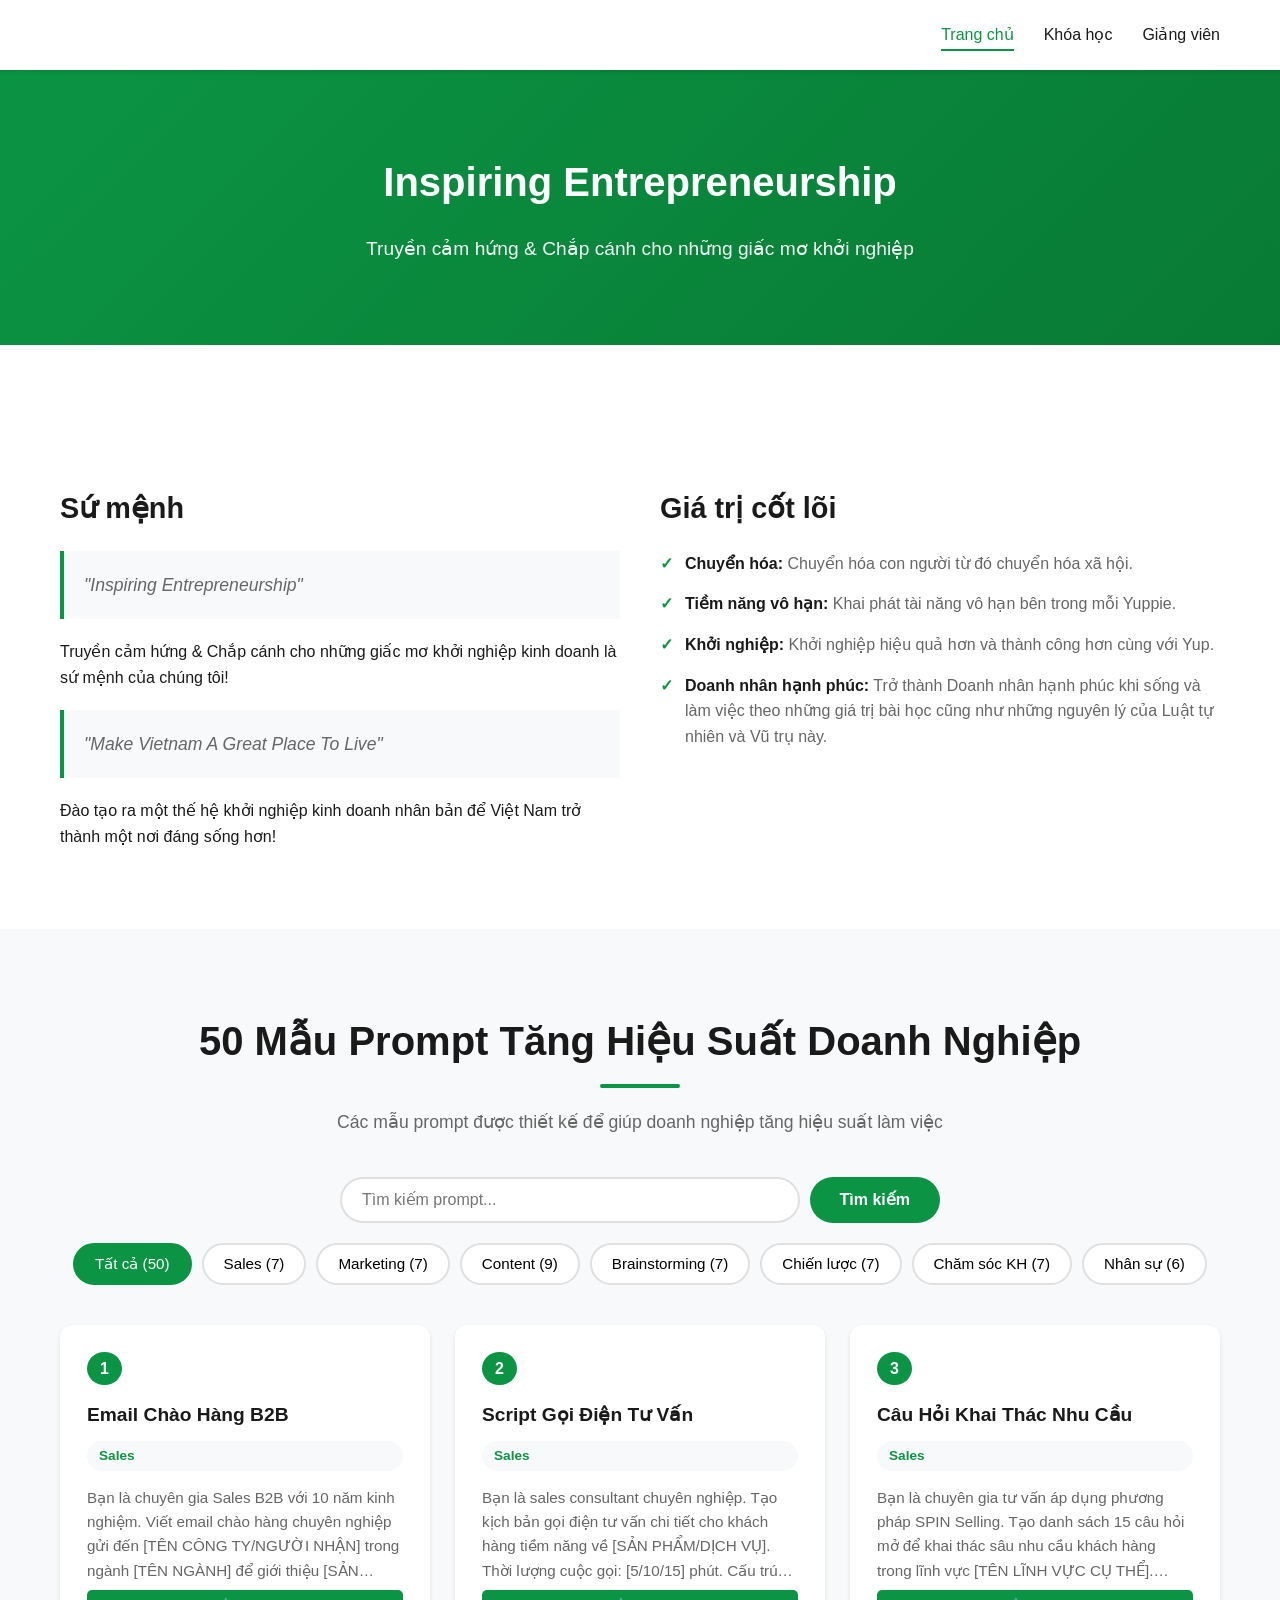
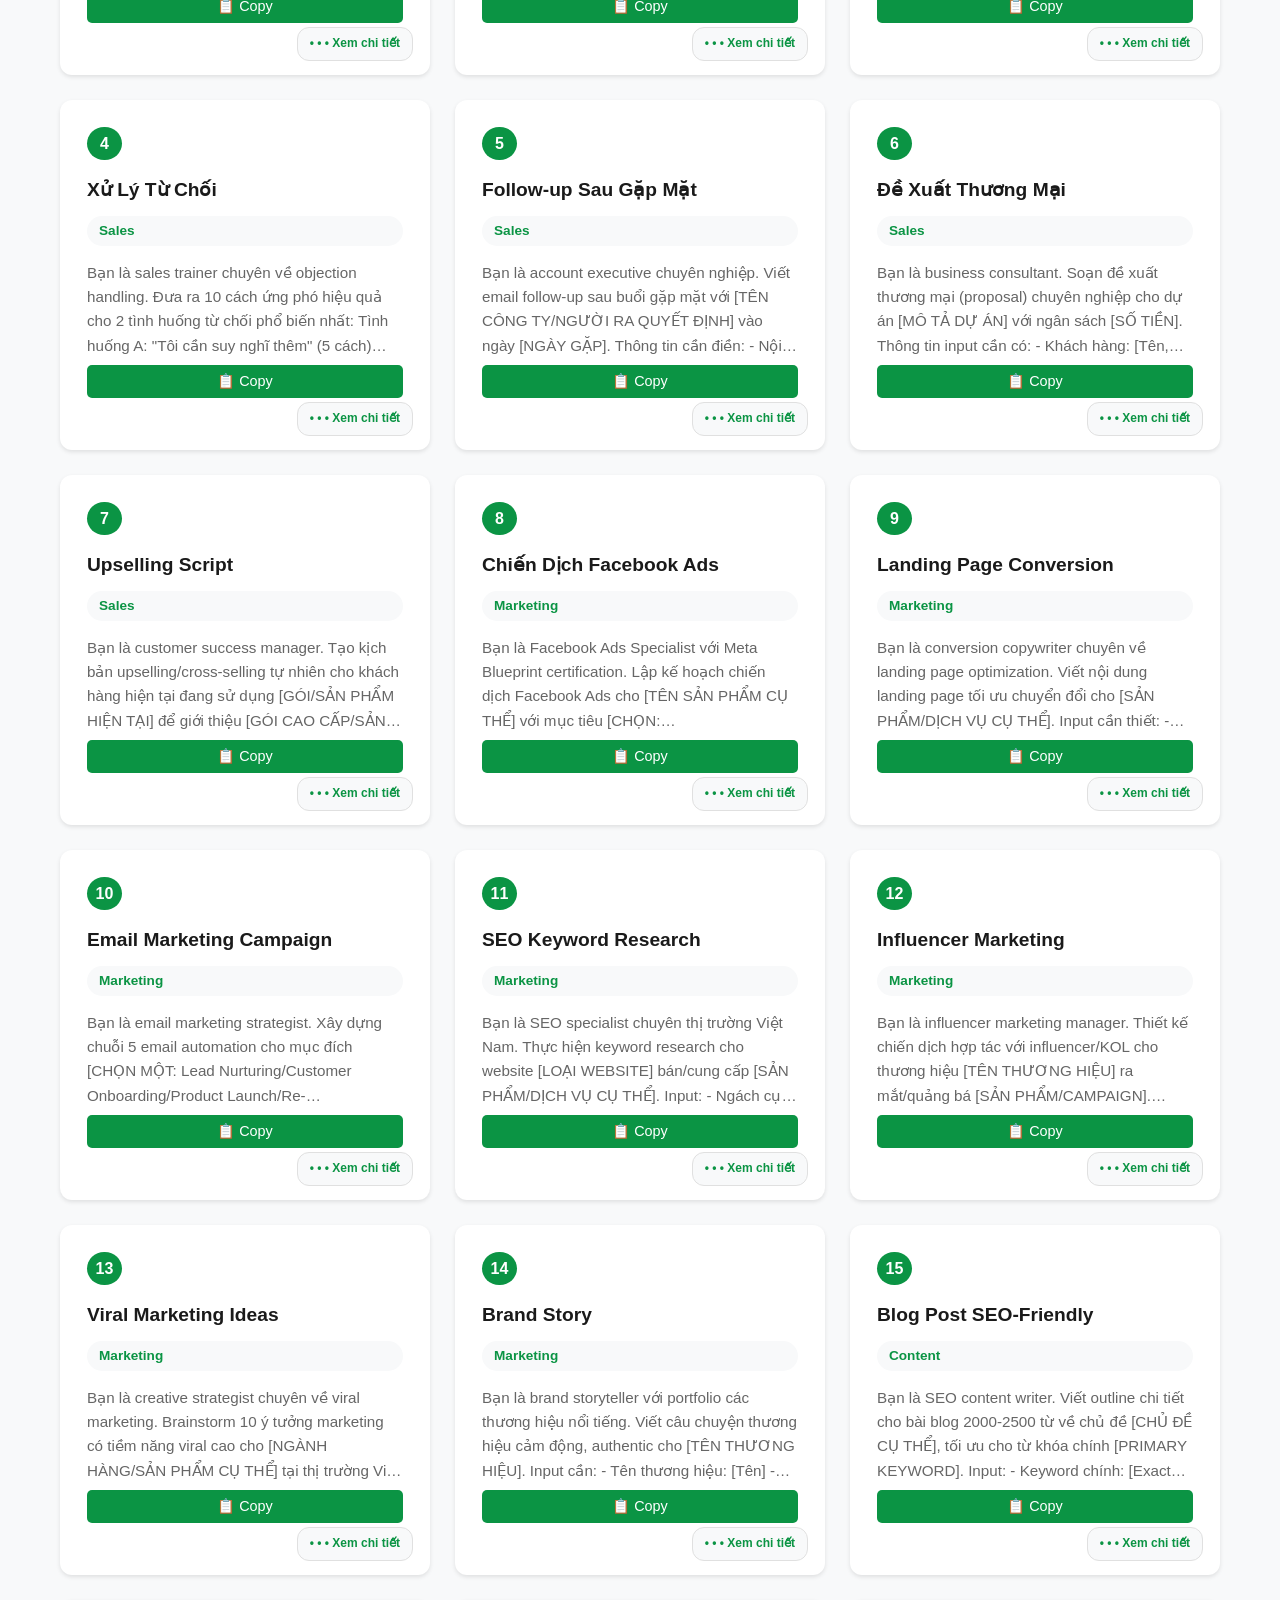
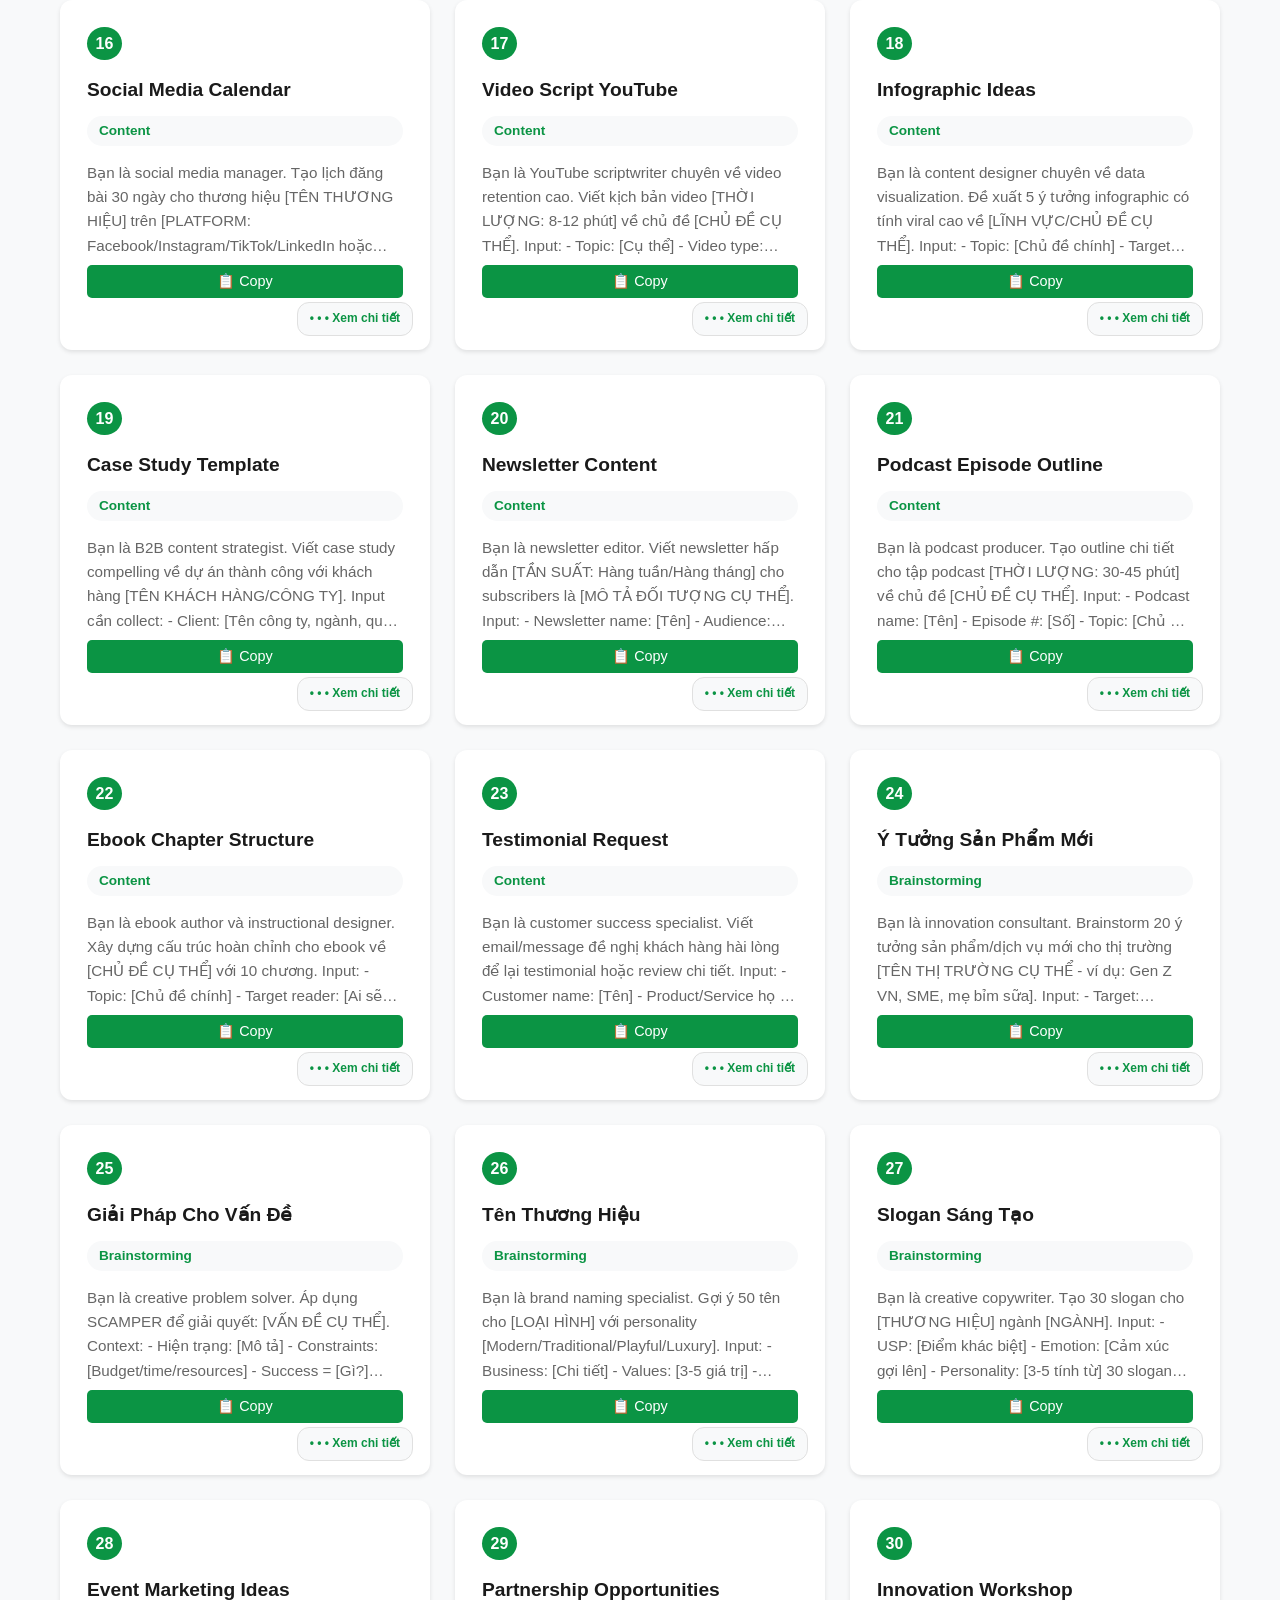
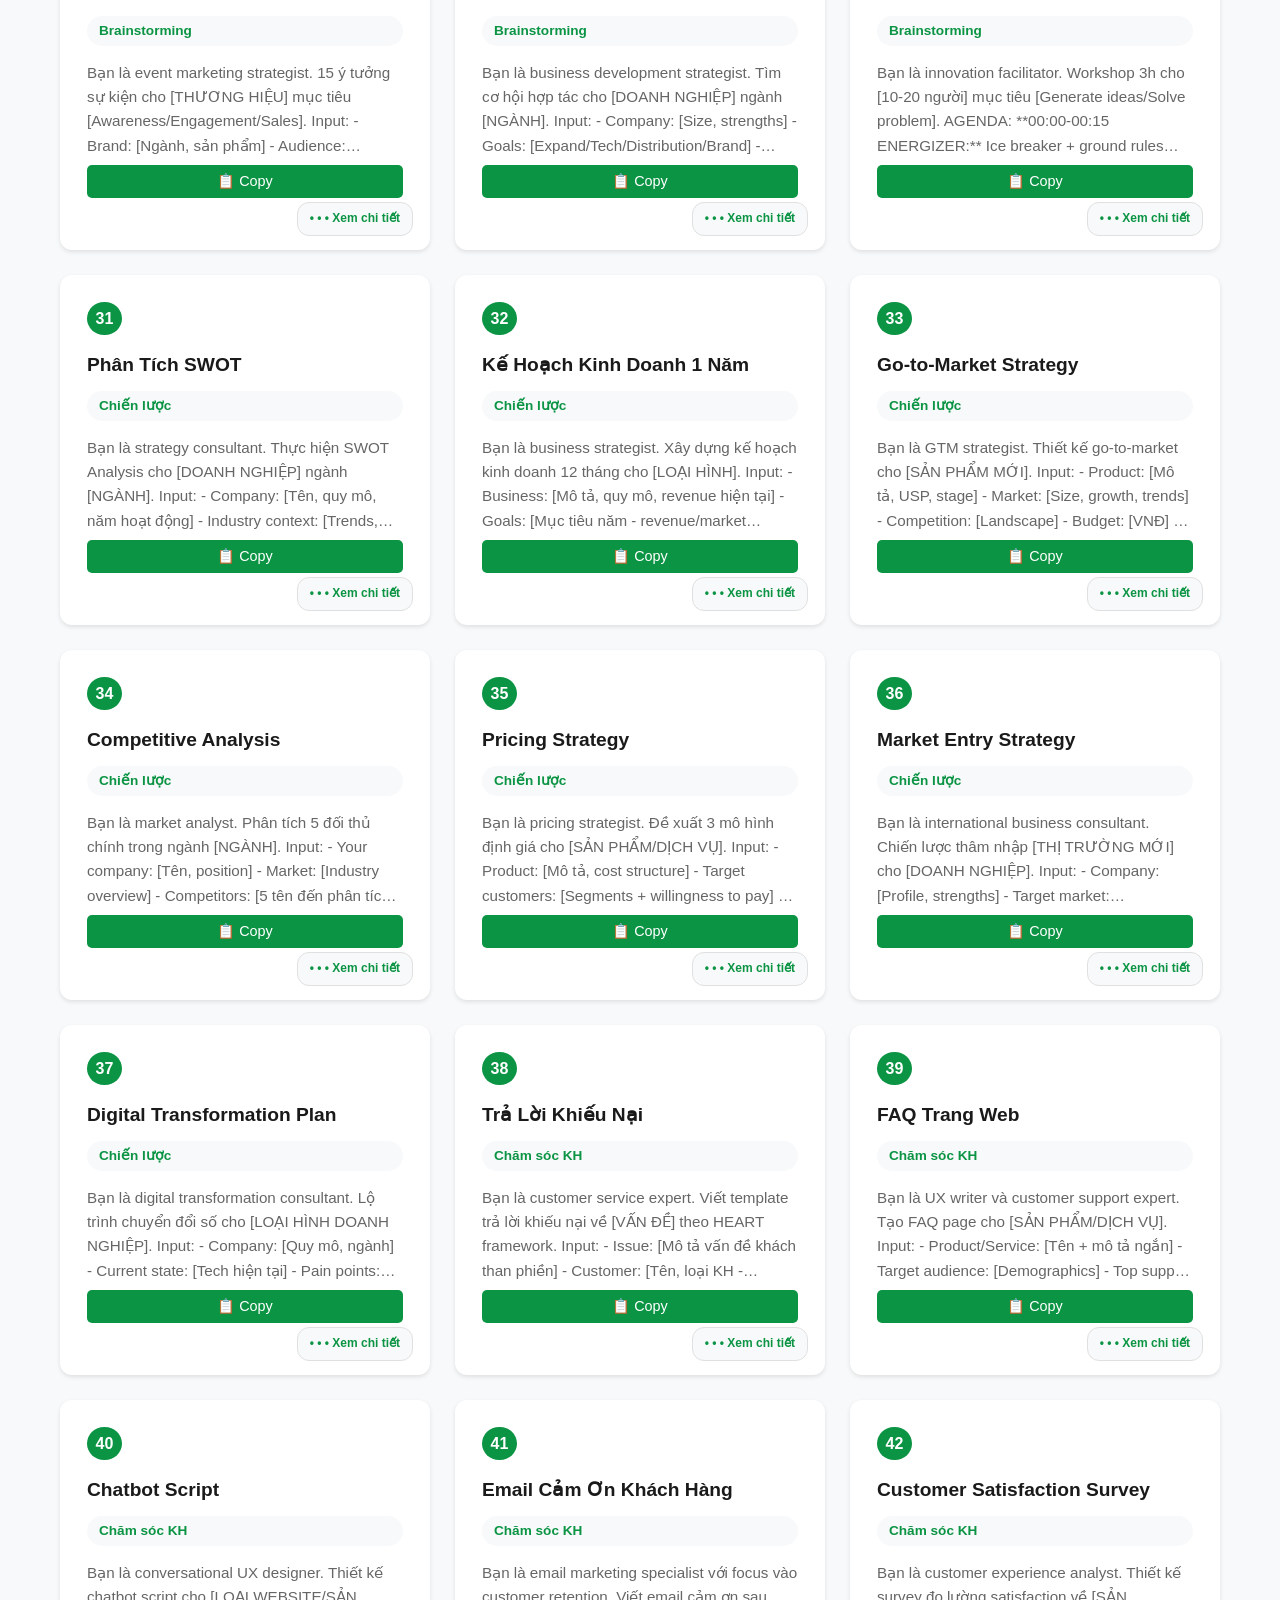
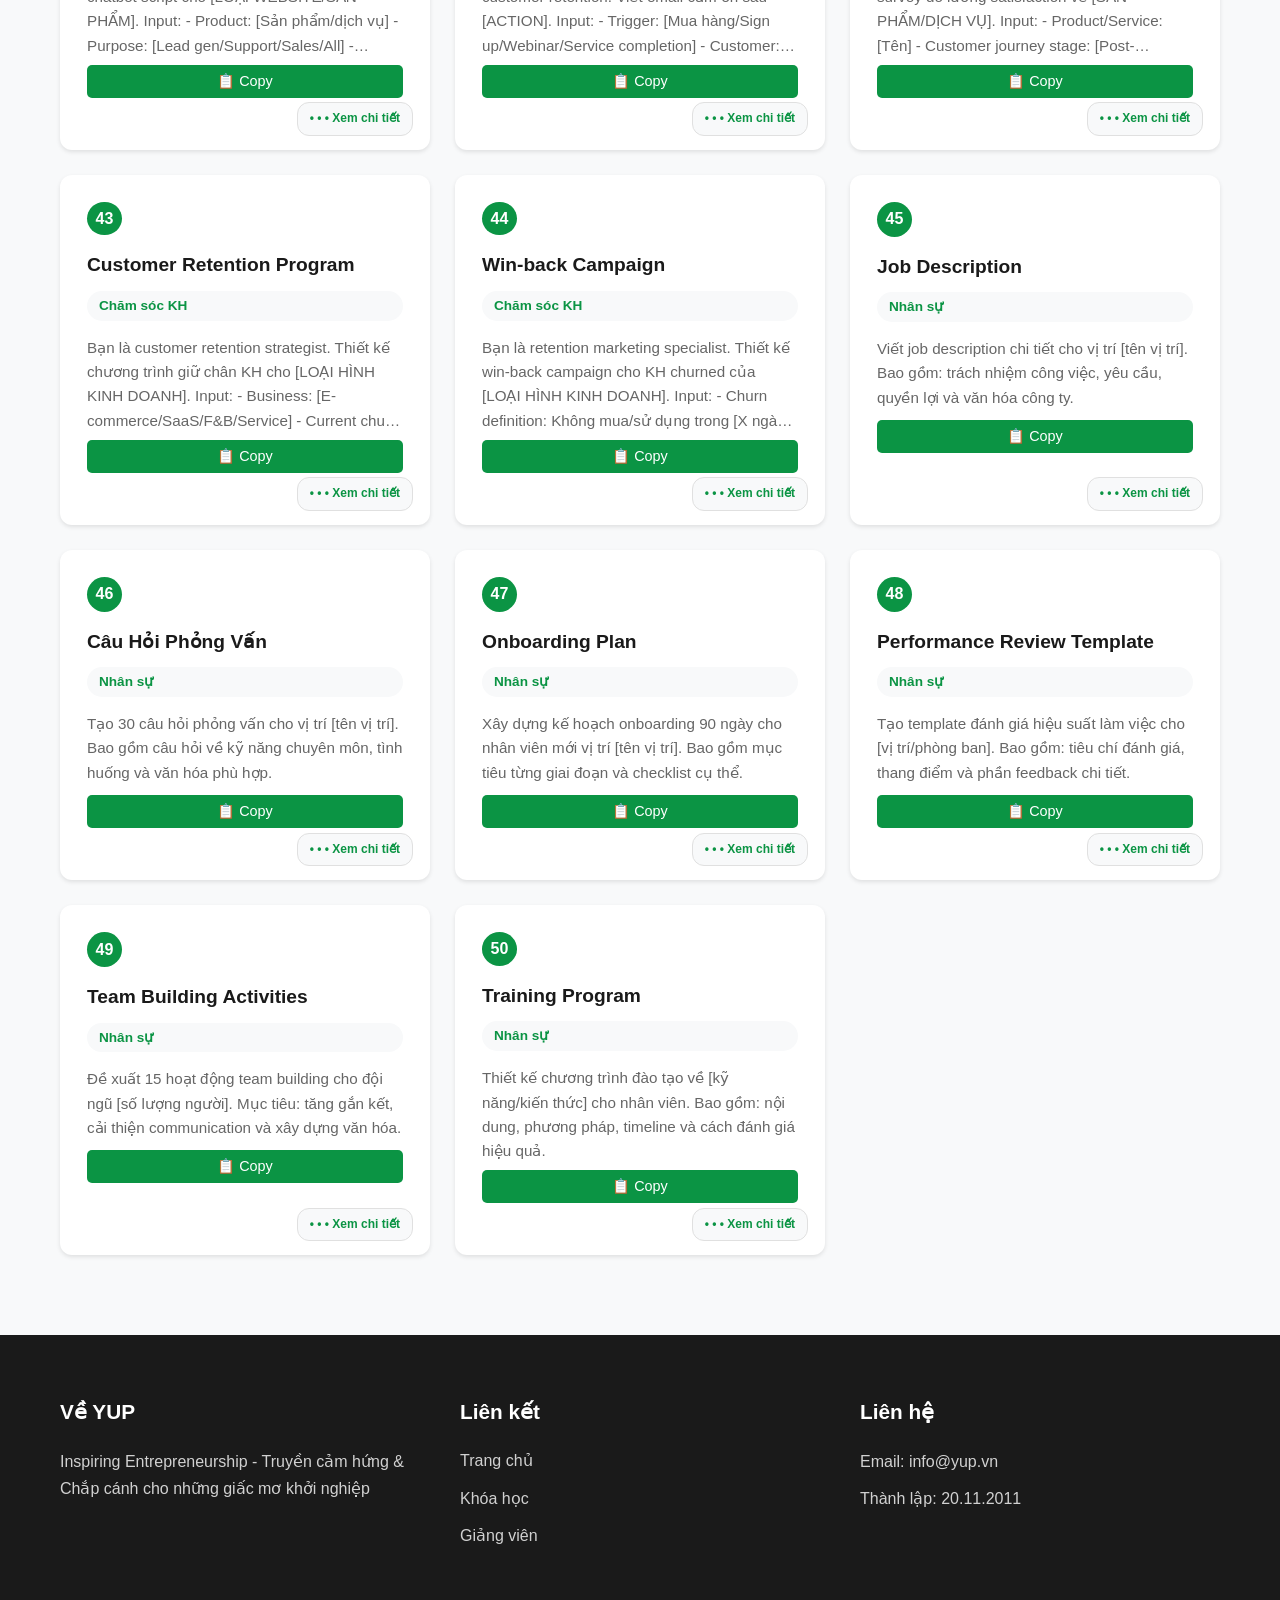
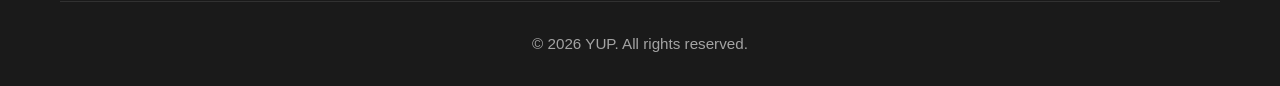
==== commit 7cb7a64c: "feat: fix prompt and show prompt detail" ====
--- a/index.html
+++ b/index.html
@@ -126,6 +126,29 @@
         </div>
     </footer>
 
+    <!-- Prompt Detail Modal -->
+    <div class="prompt-modal" id="promptModal">
+        <div class="modal-content">
+            <div class="modal-header">
+                <h2 id="modalTitle"></h2>
+                <button class="modal-close" id="modalClose">&times;</button>
+            </div>
+            <div class="modal-body">
+                <div class="modal-prompt-number" id="modalPromptNumber"></div>
+                <div class="modal-prompt-category" id="modalCategory"></div>
+                <div class="modal-prompt-text" id="modalText"></div>
+            </div>
+            <div class="modal-actions">
+                <button class="modal-btn modal-btn-primary" id="copyPromptBtn">
+                    📋 Copy Prompt
+                </button>
+                <button class="modal-btn modal-btn-secondary" id="closeModalBtn">
+                    Đóng
+                </button>
+            </div>
+        </div>
+    </div>
+
     <script src="script/script.js"></script>
 </body>
 </html>
--- a/style/style.css
+++ b/style/style.css
@@ -458,10 +458,39 @@
 .prompt-card {
     background: var(--bg-white);
     padding: 25px;
+    padding-bottom: 50px; /* Extra space for the "Xem chi tiết" badge */
     border-radius: 12px;
     box-shadow: var(--shadow-sm);
     transition: all 0.3s ease;
     border: 2px solid transparent;
+    max-height: 350px;
+    overflow: hidden;
+    cursor: pointer;
+    display: flex;
+    flex-direction: column;
+    position: relative;
+}
+
+.prompt-card::after {
+    content: "• • •  Xem chi tiết";
+    position: absolute;
+    bottom: 12px;
+    right: 15px;
+    background: var(--bg-light);
+    color: var(--primary-color);
+    padding: 6px 12px;
+    border-radius: 12px;
+    font-size: 0.75rem;
+    font-weight: 600;
+    border: 1px solid var(--border-color);
+    transition: all 0.3s ease;
+}
+
+.prompt-card:hover::after {
+    background: var(--primary-color);
+    color: white;
+    border-color: var(--primary-color);
+    transform: translateX(-3px);
 }
 
 .prompt-card:hover {
@@ -471,7 +500,6 @@
 }
 
 .prompt-number {
-    display: inline-block;
     background: var(--primary-color);
     color: white;
     width: 35px;
@@ -505,6 +533,11 @@
     color: var(--text-gray);
     font-size: 0.95rem;
     line-height: 1.6;
+    overflow: hidden;
+    display: -webkit-box;
+    -webkit-line-clamp: 4;
+    -webkit-box-orient: vertical;
+    word-break: break-word;
 }
 
 .no-results {
@@ -512,6 +545,211 @@
     padding: 60px 20px;
     color: var(--text-gray);
     font-size: 1.1rem;
+}
+
+/* ===============================================
+   Prompt Modal/Popup
+   =============================================== */
+
+.prompt-modal {
+    display: none;
+    position: fixed;
+    top: 0;
+    left: 0;
+    width: 100%;
+    height: 100%;
+    background: rgba(0, 0, 0, 0.7);
+    z-index: 10000;
+    overflow-y: auto;
+    animation: fadeIn 0.3s ease;
+}
+
+.prompt-modal.active {
+    display: flex;
+    align-items: center;
+    justify-content: center;
+    padding: 20px;
+}
+
+.modal-content {
+    background: var(--bg-white);
+    border-radius: 16px;
+    max-width: 800px;
+    width: 100%;
+    max-height: 90vh;
+    overflow-y: auto;
+    position: relative;
+    box-shadow: 0 20px 60px rgba(0, 0, 0, 0.3);
+    animation: slideUp 0.3s ease;
+}
+
+.modal-header {
+    padding: 30px;
+    border-bottom: 2px solid var(--border-color);
+    position: sticky;
+    top: 0;
+    background: var(--bg-white);
+    z-index: 10;
+    border-radius: 16px 16px 0 0;
+}
+
+.modal-header h2 {
+    font-size: 1.8rem;
+    color: var(--text-dark);
+    margin-bottom: 10px;
+    padding-right: 40px;
+}
+
+.modal-close {
+    position: absolute;
+    top: 25px;
+    right: 25px;
+    background: none;
+    border: none;
+    font-size: 2rem;
+    color: var(--text-gray);
+    cursor: pointer;
+    width: 40px;
+    height: 40px;
+    display: flex;
+    align-items: center;
+    justify-content: center;
+    border-radius: 50%;
+    transition: all 0.3s ease;
+}
+
+.modal-close:hover {
+    background: var(--bg-light);
+    color: var(--primary-color);
+    transform: rotate(90deg);
+}
+
+.modal-body {
+    padding: 30px;
+}
+
+.modal-prompt-number {
+    background: var(--primary-color);
+    color: white;
+    width: 45px;
+    height: 45px;
+    border-radius: 50%;
+    display: flex;
+    align-items: center;
+    justify-content: center;
+    font-weight: 700;
+    font-size: 1.2rem;
+    margin-bottom: 15px;
+}
+
+.modal-prompt-category {
+    display: inline-block;
+    background: var(--primary-light);
+    color: white;
+    padding: 6px 16px;
+    border-radius: 20px;
+    font-size: 0.9rem;
+    font-weight: 600;
+    margin-bottom: 20px;
+}
+
+.modal-prompt-text {
+    color: var(--text-dark);
+    font-size: 1rem;
+    line-height: 1.8;
+    white-space: pre-wrap;
+    word-wrap: break-word;
+}
+
+.modal-actions {
+    padding: 20px 30px;
+    border-top: 2px solid var(--border-color);
+    display: flex;
+    gap: 15px;
+    background: var(--bg-light);
+    border-radius: 0 0 16px 16px;
+}
+
+.modal-btn {
+    flex: 1;
+    padding: 12px 24px;
+    border: none;
+    border-radius: 8px;
+    font-size: 1rem;
+    font-weight: 600;
+    cursor: pointer;
+    transition: all 0.3s ease;
+}
+
+.modal-btn-primary {
+    background: var(--primary-color);
+    color: white;
+}
+
+.modal-btn-primary:hover {
+    background: var(--primary-dark);
+    transform: translateY(-2px);
+    box-shadow: var(--shadow-md);
+}
+
+.modal-btn-secondary {
+    background: var(--bg-white);
+    color: var(--primary-color);
+    border: 2px solid var(--primary-color);
+}
+
+.modal-btn-secondary:hover {
+    background: var(--primary-color);
+    color: white;
+}
+
+@keyframes fadeIn {
+    from {
+        opacity: 0;
+    }
+    to {
+        opacity: 1;
+    }
+}
+
+@keyframes slideUp {
+    from {
+        transform: translateY(50px);
+        opacity: 0;
+    }
+    to {
+        transform: translateY(0);
+        opacity: 1;
+    }
+}
+
+/* Mobile responsive for modal */
+@media (max-width: 768px) {
+    .modal-content {
+        max-height: 95vh;
+        margin: 10px;
+    }
+
+    .modal-header {
+        padding: 20px;
+    }
+
+    .modal-header h2 {
+        font-size: 1.4rem;
+    }
+
+    .modal-body {
+        padding: 20px;
+    }
+
+    .modal-actions {
+        flex-direction: column;
+        padding: 15px 20px;
+    }
+
+    .modal-btn {
+        width: 100%;
+    }
 }
 
 @media (max-width: 768px) {
@@ -1460,3 +1698,10 @@
         font-size: 1rem;
     }
 }
+
+.truncate {
+  width: 250px;
+  white-space: nowrap;
+  overflow: hidden;
+  text-overflow: ellipsis;
+}
